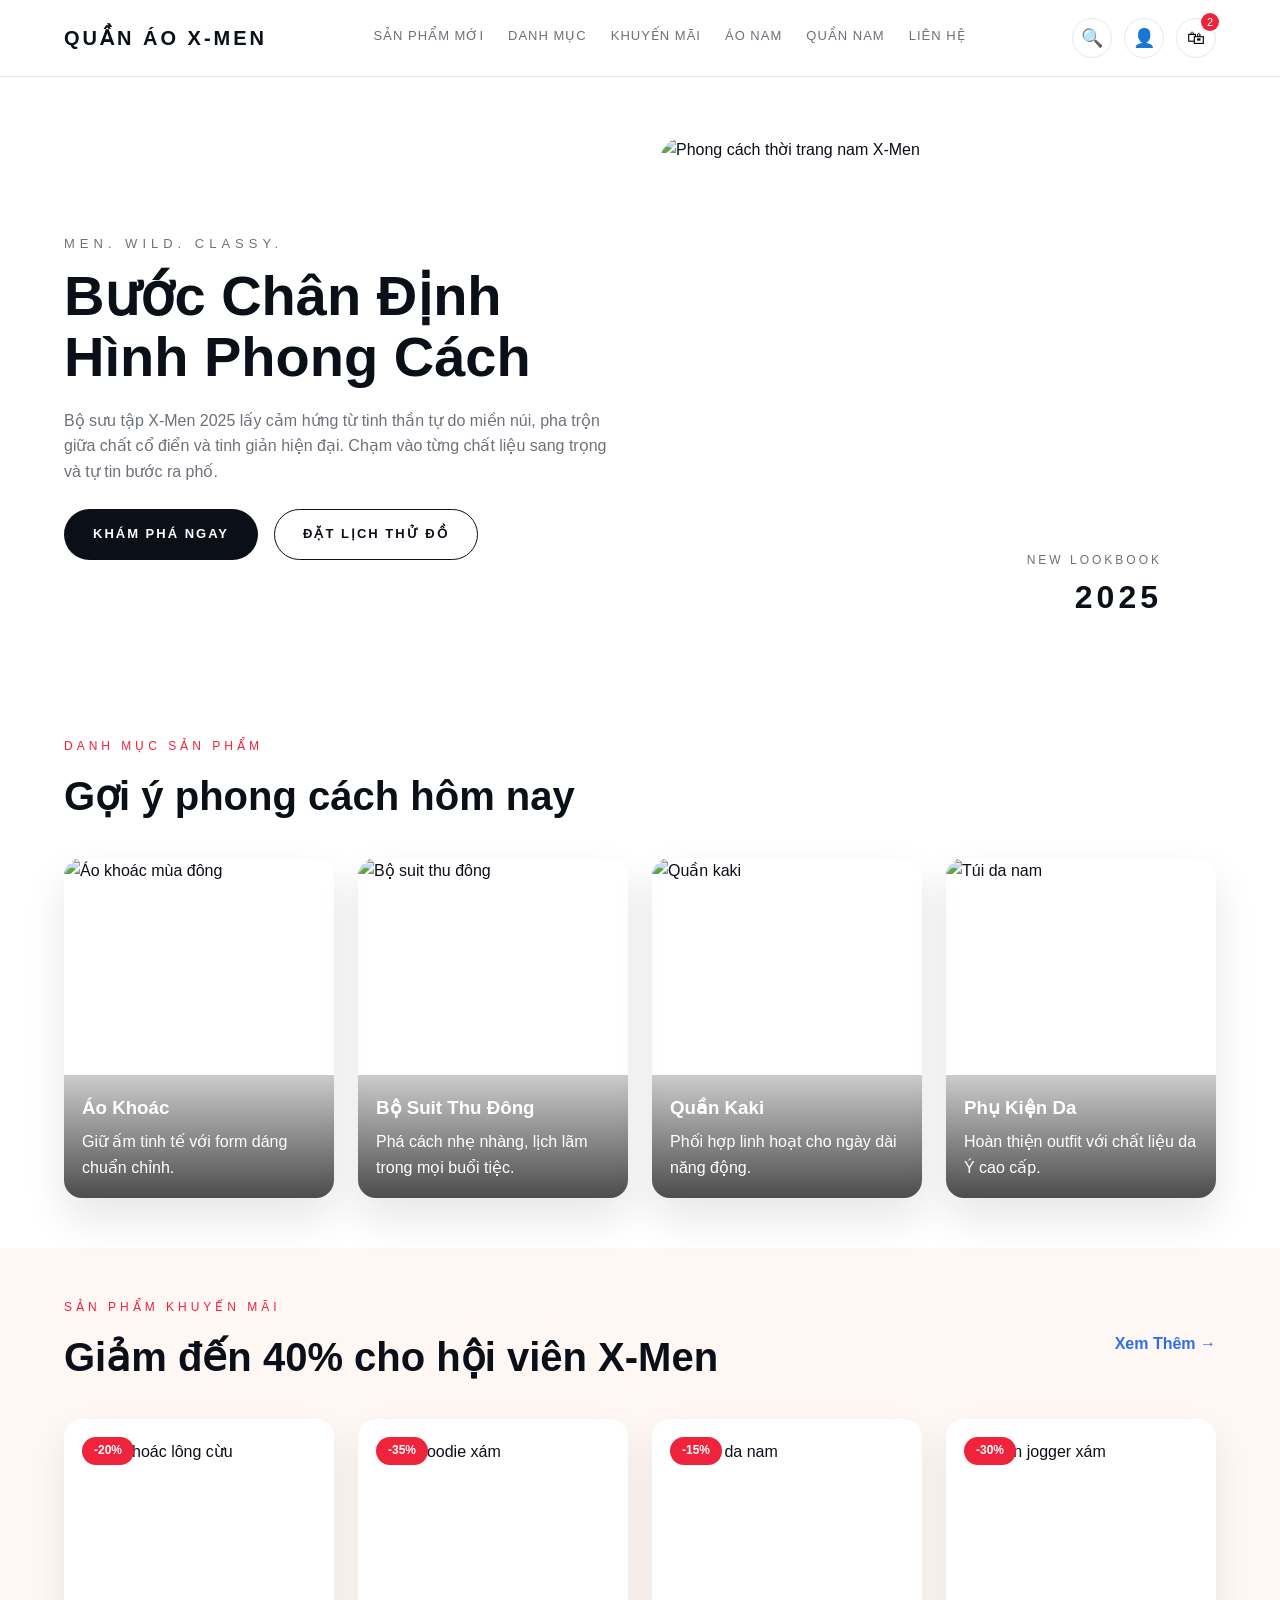
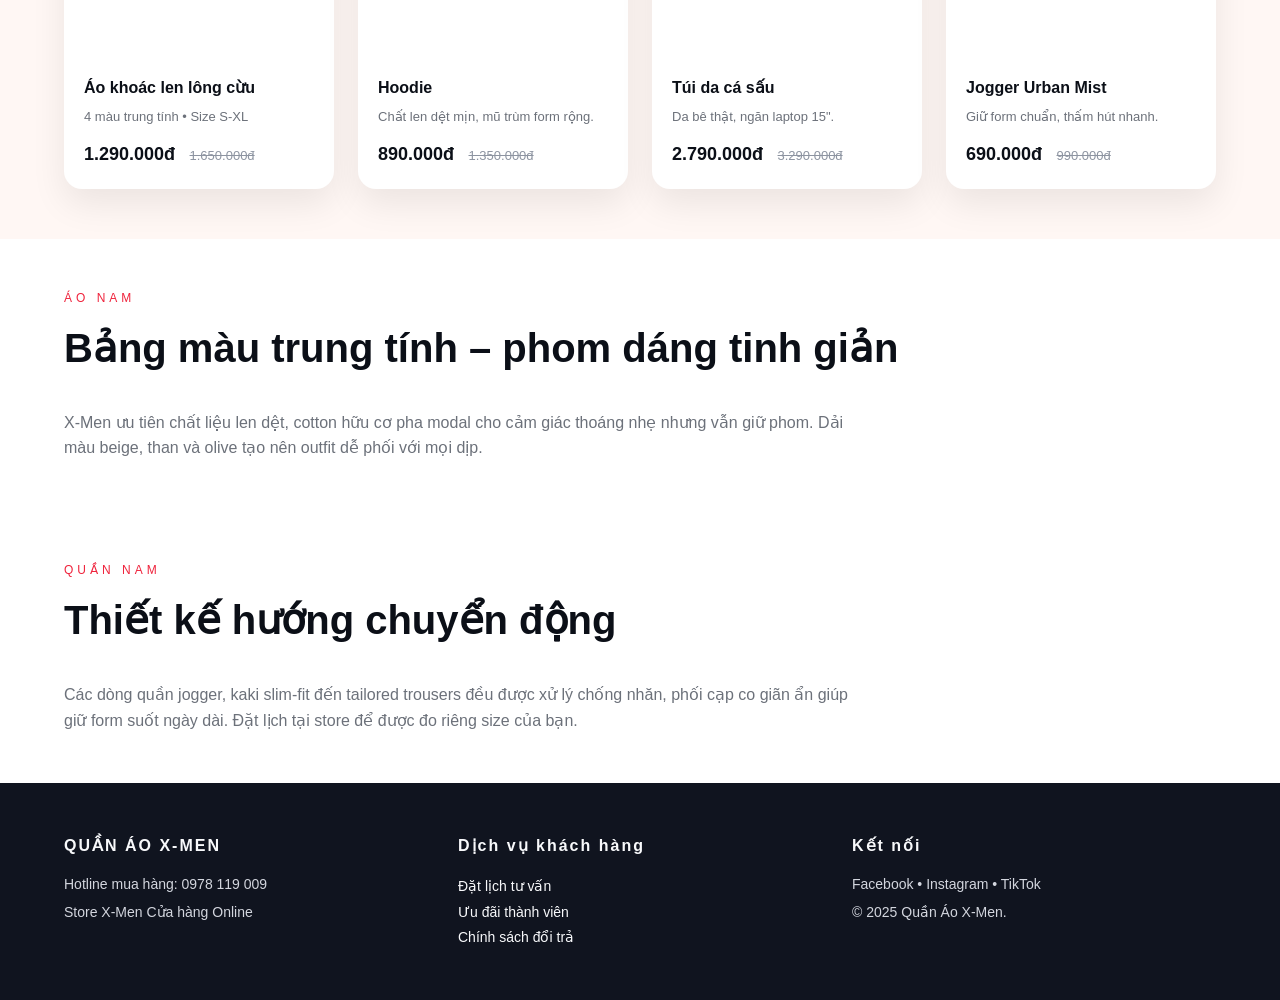
==== baitaplon.html @ 5b591a16 "abcd" ====
﻿<!DOCTYPE html>
<html lang="vi">
<head>
    <meta charset="UTF-8">
    <meta name="viewport" content="width=device-width, initial-scale=1.0">
    <title>Quần Áo X-Men</title>
    <link rel="stylesheet" href="abcd.css">
</head>
<body>
    <header class="thanh-dieu-huong">
        <div class="logo">QUẦN ÁO X-MEN</div>
        <nav class="menu-chinh">
            <a href="#hero">Sản phẩm mới</a>
            <a href="#danh-muc">Danh mục</a>
            <a href="#khuyen-mai">Khuyến mãi</a>
            <a href="#ao-nam">Áo nam</a>
            <a href="#quan-nam">Quần nam</a>
            <a href="#lien-he">Liên hệ</a>
        </nav>
        <div class="nut-tien-ich">
            <button aria-label="Tìm kiếm"><span>🔍</span></button>
            <button aria-label="Tài khoản"><span>👤</span></button>
            <button aria-label="Giỏ hàng" class="nut-gio-hang"><span>🛍</span><small>2</small></button>
        </div>
    </header>

    <section class="xmen-banner" id="hero">
        <div class="xmen-noi-dung">
            <p class="xmen-phu-de">Men. Wild. Classy.</p>
            <h1>Bước Chân Định Hình Phong Cách</h1>
            <p>Bộ sưu tập X-Men 2025 lấy cảm hứng từ tinh thần tự do miền núi, pha trộn giữa chất cổ điển và tinh giản hiện đại. Chạm vào từng chất liệu sang trọng và tự tin bước ra phố.</p>
            <div class="xmen-hanh-dong">
                <a href="#khuyen-mai" class="btn-chinh">Khám phá ngay</a>
                <a href="#lien-he" class="btn-phu">Đặt lịch thử đồ</a>
            </div>
        </div>
        <div class="hero-hinh">
            <img src="https://th.bing.com/th/id/R.e3d77756b8c4c70daf13dbdc42362ba6?rik=I8zu%2b5H2147OkQ&pid=ImgRaw&r=0" alt="Phong cách thời trang nam X-Men">
            <div class="hero-chi-so">
                <span>NEW LOOKBOOK</span>
                <strong>2025</strong>
            </div>
        </div>
    </section>

    <section class="khoi-noi-dung" id="danh-muc">
        <div class="tieu-de-hang">
            <div>
                <p class="nhan-nho">Danh mục sản phẩm</p>
                <h2>Gợi ý phong cách hôm nay</h2>
            </div>
        </div>
        <div class="danh-muc-luoi">
            <article class="the-danh-muc">
                <img src="https://images.unsplash.com/photo-1503341455253-b2e723bb3dbb?auto=format&fit=crop&w=800&q=80" alt="Áo khoác mùa đông">
                <div class="noi-dung">
                    <h3>Áo Khoác</h3>
                    <p>Giữ ấm tinh tế với form dáng chuẩn chỉnh.</p>
                </div>
            </article>
            <article class="the-danh-muc">
                <img src="https://images.unsplash.com/photo-1514996937319-344454492b37?auto=format&fit=crop&w=800&q=80" alt="Bộ suit thu đông">
                <div class="noi-dung">
                    <h3>Bộ Suit Thu Đông</h3>
                    <p>Phá cách nhẹ nhàng, lịch lãm trong mọi buổi tiệc.</p>
                </div>
            </article>
            <article class="the-danh-muc">
                <img src="https://images.unsplash.com/photo-1503342217505-b0a15ec3261c?auto=format&fit=crop&w=800&q=80" alt="Quần kaki">
                <div class="noi-dung">
                    <h3>Quần Kaki</h3>
                    <p>Phối hợp linh hoạt cho ngày dài năng động.</p>
                </div>
            </article>
            <article class="the-danh-muc">
                <img src="https://images.unsplash.com/photo-1490367532201-b9bc1dc483f6?auto=format&fit=crop&w=800&q=80" alt="Túi da nam">
                <div class="noi-dung">
                    <h3>Phụ Kiện Da</h3>
                    <p>Hoàn thiện outfit với chất liệu da Ý cao cấp.</p>
                </div>
            </article>
        </div>
    </section>

    <section class="khoi-noi-dung mau-nen" id="khuyen-mai">
        <div class="tieu-de-hang">
            <div>
                <p class="nhan-nho">Sản phẩm khuyến mãi</p>
                <h2>Giảm đến 40% cho hội viên X-Men</h2>
            </div>
            <a class="xem-tat-ca" href="https://www.facebook.com">Xem Thêm &rarr;</a>
        </div>
        <div class="luoi-khuyen-mai">
            <article class="the-khuyen-mai">
                <span class="tag-sale">-20%</span>
                <img src="https://evara.vn/uploads/tiny_uploads/AK402/O1CN01j9tFKs1f1mAHYLIkq_!!2481593947-0-cib.jpg" alt="Áo khoác lông cừu">
                <div class="thong-tin">
                    <h3>Áo khoác len lông cừu</h3>
                    <p>4 màu trung tính • Size S-XL</p>
                    <strong>1.290.000đ</strong>
                    <span class="gia-cu">1.650.000đ</span>
                </div>
            </article>
            <article class="the-khuyen-mai">
                <span class="tag-sale">-35%</span>
                <img src="https://tse4.mm.bing.net/th/id/OIP.AJsooEY9F8I1pr-wo3QR5QHaLH?rs=1&pid=ImgDetMain&o=7&rm=3" alt="Áo hoodie xám">
                <div class="thong-tin">
                    <h3>Hoodie</h3>
                    <p>Chất len dệt mịn, mũ trùm form rộng.</p>
                    <strong>890.000đ</strong>
                    <span class="gia-cu">1.350.000đ</span>
                </div>
            </article>
            <article class="the-khuyen-mai">
                <span class="tag-sale">-15%</span>
                <img src="https://mia.vn/media/uploads/tin-tuc/tui-da-4-1679995797.jpg" alt="Balo da nam">
                <div class="thong-tin">
                    <h3>Túi da cá sấu</h3>
                    <p>Da bê thật, ngăn laptop 15".</p>
                    <strong>2.790.000đ</strong>
                    <span class="gia-cu">3.290.000đ</span>
                </div>
            </article>
            <article class="the-khuyen-mai">
                <span class="tag-sale">-30%</span>
                <img src="https://images.unsplash.com/photo-1475180098004-ca77a66827be?auto=format&fit=crop&w=600&q=80" alt="Quần jogger xám">
                <div class="thong-tin">
                    <h3>Jogger Urban Mist</h3>
                    <p>Giữ form chuẩn, thấm hút nhanh.</p>
                    <strong>690.000đ</strong>
                    <span class="gia-cu">990.000đ</span>
                </div>
            </article>
        </div>
    </section>

    <section class="khoi-noi-dung thong-tin-phu" id="ao-nam">
        <div class="tieu-de-hang">
            <div>
                <p class="nhan-nho">Áo nam</p>
                <h2>Bảng màu trung tính – phom dáng tinh giản</h2>
            </div>
        </div>
        <p class="doan-mo-ta">X-Men ưu tiên chất liệu len dệt, cotton hữu cơ pha modal cho cảm giác thoáng nhẹ nhưng vẫn giữ phom. Dải màu beige, than và olive tạo nên outfit dễ phối với mọi dịp.</p>
    </section>

    <section class="khoi-noi-dung thong-tin-phu" id="quan-nam">
        <div class="tieu-de-hang">
            <div>
                <p class="nhan-nho">Quần nam</p>
                <h2>Thiết kế hướng chuyển động</h2>
            </div>
        </div>
        <p class="doan-mo-ta">Các dòng quần jogger, kaki slim-fit đến tailored trousers đều được xử lý chống nhăn, phối cạp co giãn ẩn giúp giữ form suốt ngày dài. Đặt lịch tại store để được đo riêng size của bạn.</p>
    </section>

    <footer class="chan-trang" id="lien-he">
        <div>
            <h4>QUẦN ÁO X-MEN</h4>
            <p>Hotline mua hàng: 0978 119 009</p>
            <p>Store X-Men Cửa hàng Online</p>
        </div>
        <div>
            <h4>Dịch vụ khách hàng</h4>
            <ul>
                <li><a href="https://www.facebook.com">Đặt lịch tư vấn</a></li>
                <li><a href="#khuyen-mai">Ưu đãi thành viên</a></li>
                <li><a href="#danh-muc">Chính sách đổi trả</a></li>
            </ul>
        </div>
        <div>
            <h4>Kết nối</h4>
            <p>Facebook • Instagram • TikTok</p>
            <p>&copy; 2025 Quần Áo X-Men.</p>
        </div>
    </footer>
</body>
</html>
---- abcd.css ----
:root {
    --mau-nen: #ffffff;
    --mau-chu: #0b0f17;
    --mau-phu: #6c717a;
    --mau-nhan: #ef233c;
    --mau-xam: #f5f5f7;
    --mau-duong-vien: #e5e7eb;
    --mau-xanh: #2f6fed;
    --font-chinh: 'Poppins', 'Montserrat', 'Segoe UI', sans-serif;
}

* {
    margin: 0;
    padding: 0;
    box-sizing: border-box;
}

body {
    font-family: var(--font-chinh);
    background: var(--mau-nen);
    color: var(--mau-chu);
    line-height: 1.6;
}

img {
    display: block;
    max-width: 100%;
    height: auto;
    object-fit: cover;
}

a {
    text-decoration: none;
    color: inherit;
}

/* ===== HEADER ===== */
.thanh-dieu-huong {
    position: sticky;
    top: 0;
    z-index: 100;
    display: flex;
    align-items: center;
    justify-content: space-between;
    padding: 18px 5vw;
    background: rgba(255, 255, 255, 0.95);
    backdrop-filter: blur(10px);
    border-bottom: 1px solid var(--mau-duong-vien);
}

.logo {
    font-weight: 700;
    letter-spacing: 3px;
    font-size: 20px;
}

.menu-chinh {
    display: flex;
    gap: 24px;
    font-size: 13px;
    text-transform: uppercase;
    letter-spacing: 1px;
}

.menu-chinh a {
    position: relative;
    padding-bottom: 4px;
    color: var(--mau-phu);
    transition: color 0.2s ease;
}

.menu-chinh a::after {
    content: '';
    position: absolute;
    left: 0;
    bottom: 0;
    width: 0;
    height: 2px;
    background: var(--mau-chu);
    transition: width 0.2s ease;
}

.menu-chinh a:hover {
    color: var(--mau-chu);
}

.menu-chinh a:hover::after {
    width: 100%;
}

.nut-tien-ich {
    display: flex;
    gap: 12px;
}

.nut-tien-ich button {
    width: 40px;
    height: 40px;
    border-radius: 50%;
    border: 1px solid var(--mau-duong-vien);
    background: var(--mau-nen);
    cursor: pointer;
    transition: all 0.2s ease;
    font-size: 18px;
    display: flex;
    align-items: center;
    justify-content: center;
}

.nut-tien-ich button:hover {
    border-color: var(--mau-chu);
    transform: translateY(-3px);
}

.nut-gio-hang {
    position: relative;
}

.nut-gio-hang small {
    position: absolute;
    top: -6px;
    right: -4px;
    background: var(--mau-nhan);
    color: #fff;
    width: 18px;
    height: 18px;
    border-radius: 50%;
    font-size: 11px;
    display: flex;
    align-items: center;
    justify-content: center;
}

/* ===== HERO ===== */
.xmen-banner {
    display: grid;
    grid-template-columns: repeat(auto-fit, minmax(320px, 1fr));
    gap: 40px;
    padding: 60px 5vw 30px;
    align-items: center;
}

.xmen-noi-dung h1 {
    font-size: clamp(36px, 5vw, 56px);
    line-height: 1.1;
    margin: 10px 0 20px;
}

.xmen-noi-dung p {
    color: var(--mau-phu);
}

.xmen-phu-de {
    letter-spacing: 5px;
    text-transform: uppercase;
    font-size: 13px;
    color: var(--mau-nhan);
}

.xmen-hanh-dong {
    margin-top: 25px;
    display: flex;
    flex-wrap: wrap;
    gap: 16px;
}

.btn-chinh,
.btn-phu {
    padding: 14px 28px;
    border-radius: 999px;
    font-weight: 600;
    text-transform: uppercase;
    font-size: 13px;
    letter-spacing: 2px;
    border: 1px solid transparent;
}

.btn-chinh {
    background: var(--mau-chu);
    color: #fff;
}

.btn-phu {
    border-color: var(--mau-chu);
    color: var(--mau-chu);
}

.btn-phu:hover {
    transform: translateY(-2px);
}

.hero-hinh {
    position: relative;
}

.hero-hinh img {
    border-radius: 24px;
    width: 100%;
    height: 520px;
}

.hero-chi-so {
    position: absolute;
    bottom: 20px;
    right: 30px;
    background: rgba(255, 255, 255, 0.85);
    padding: 14px 24px;
    border-radius: 18px;
    text-align: right;
}

.hero-chi-so span {
    font-size: 12px;
    letter-spacing: 3px;
    color: var(--mau-phu);
}

.hero-chi-so strong {
    display: block;
    font-size: 32px;
    letter-spacing: 4px;
}

/* ===== SECTION CHUNG ===== */
.khoi-noi-dung {
    padding: 50px 5vw;
}

.thong-tin-phu {
    background: var(--mau-nen);
}

.doan-mo-ta {
    max-width: 800px;
    font-size: 16px;
    color: var(--mau-phu);
}

.mau-nen {
    background: #fff7f4;
}

.tieu-de-hang {
    display: flex;
    justify-content: space-between;
    align-items: center;
    gap: 20px;
    margin-bottom: 30px;
}

.nhan-nho {
    color: var(--mau-nhan);
    text-transform: uppercase;
    font-size: 12px;
    letter-spacing: 4px;
    margin-bottom: 8px;
}

.tieu-de-hang h2 {
    font-size: clamp(28px, 4vw, 40px);
}

.xem-tat-ca {
    font-weight: 600;
    color: var(--mau-xanh);
}

/* ===== DANH MỤC ===== */
.danh-muc-luoi {
    display: grid;
    grid-template-columns: repeat(auto-fit, minmax(220px, 1fr));
    gap: 24px;
}

.the-danh-muc {
    border-radius: 18px;
    overflow: hidden;
    position: relative;
    min-height: 340px;
    box-shadow: 0 20px 40px rgba(15, 23, 42, 0.1);
}

.the-danh-muc img {
    width: 100%;
    height: 100%;
}

.the-danh-muc .noi-dung {
    position: absolute;
    bottom: 0;
    width: 100%;
    padding: 18px;
    background: linear-gradient(0deg, rgba(0,0,0,0.7), rgba(0,0,0,0.2));
    color: #fff;
}

.the-danh-muc h3 {
    margin-bottom: 6px;
}

/* ===== KHUYẾN MÃI ===== */
.luoi-khuyen-mai {
    display: grid;
    grid-template-columns: repeat(auto-fit, minmax(230px, 1fr));
    gap: 24px;
}

.the-khuyen-mai {
    background: #fff;
    border-radius: 18px;
    padding: 20px;
    box-shadow: 0 15px 35px rgba(0, 0, 0, 0.08);
    position: relative;
}

.the-khuyen-mai img {
    border-radius: 14px;
    height: 220px;
    margin-bottom: 16px;
}

.tag-sale {
    position: absolute;
    top: 18px;
    left: 18px;
    background: var(--mau-nhan);
    color: #fff;
    padding: 4px 12px;
    border-radius: 999px;
    font-size: 12px;
    font-weight: 600;
}

.the-khuyen-mai h3 {
    font-size: 16px;
    margin-bottom: 6px;
}

.the-khuyen-mai p {
    color: var(--mau-phu);
    font-size: 13px;
    margin-bottom: 12px;
}

.the-khuyen-mai strong {
    font-size: 18px;
    color: var(--mau-chu);
}

.gia-cu {
    font-size: 13px;
    color: #8d94a1;
    margin-left: 10px;
    text-decoration: line-through;
}

/* ===== FOOTER ===== */
.chan-trang {
    background: #10141f;
    color: #f8f9fb;
    display: grid;
    grid-template-columns: repeat(auto-fit, minmax(200px, 1fr));
    gap: 30px;
    padding: 50px 5vw;
}

.chan-trang h4 {
    margin-bottom: 14px;
    letter-spacing: 2px;
}

.chan-trang ul {
    list-style: none;
}

.chan-trang a {
    color: #f8f9fb;
    font-size: 14px;
}

.chan-trang p {
    font-size: 14px;
    color: #d3d6de;
    margin-bottom: 6px;
}
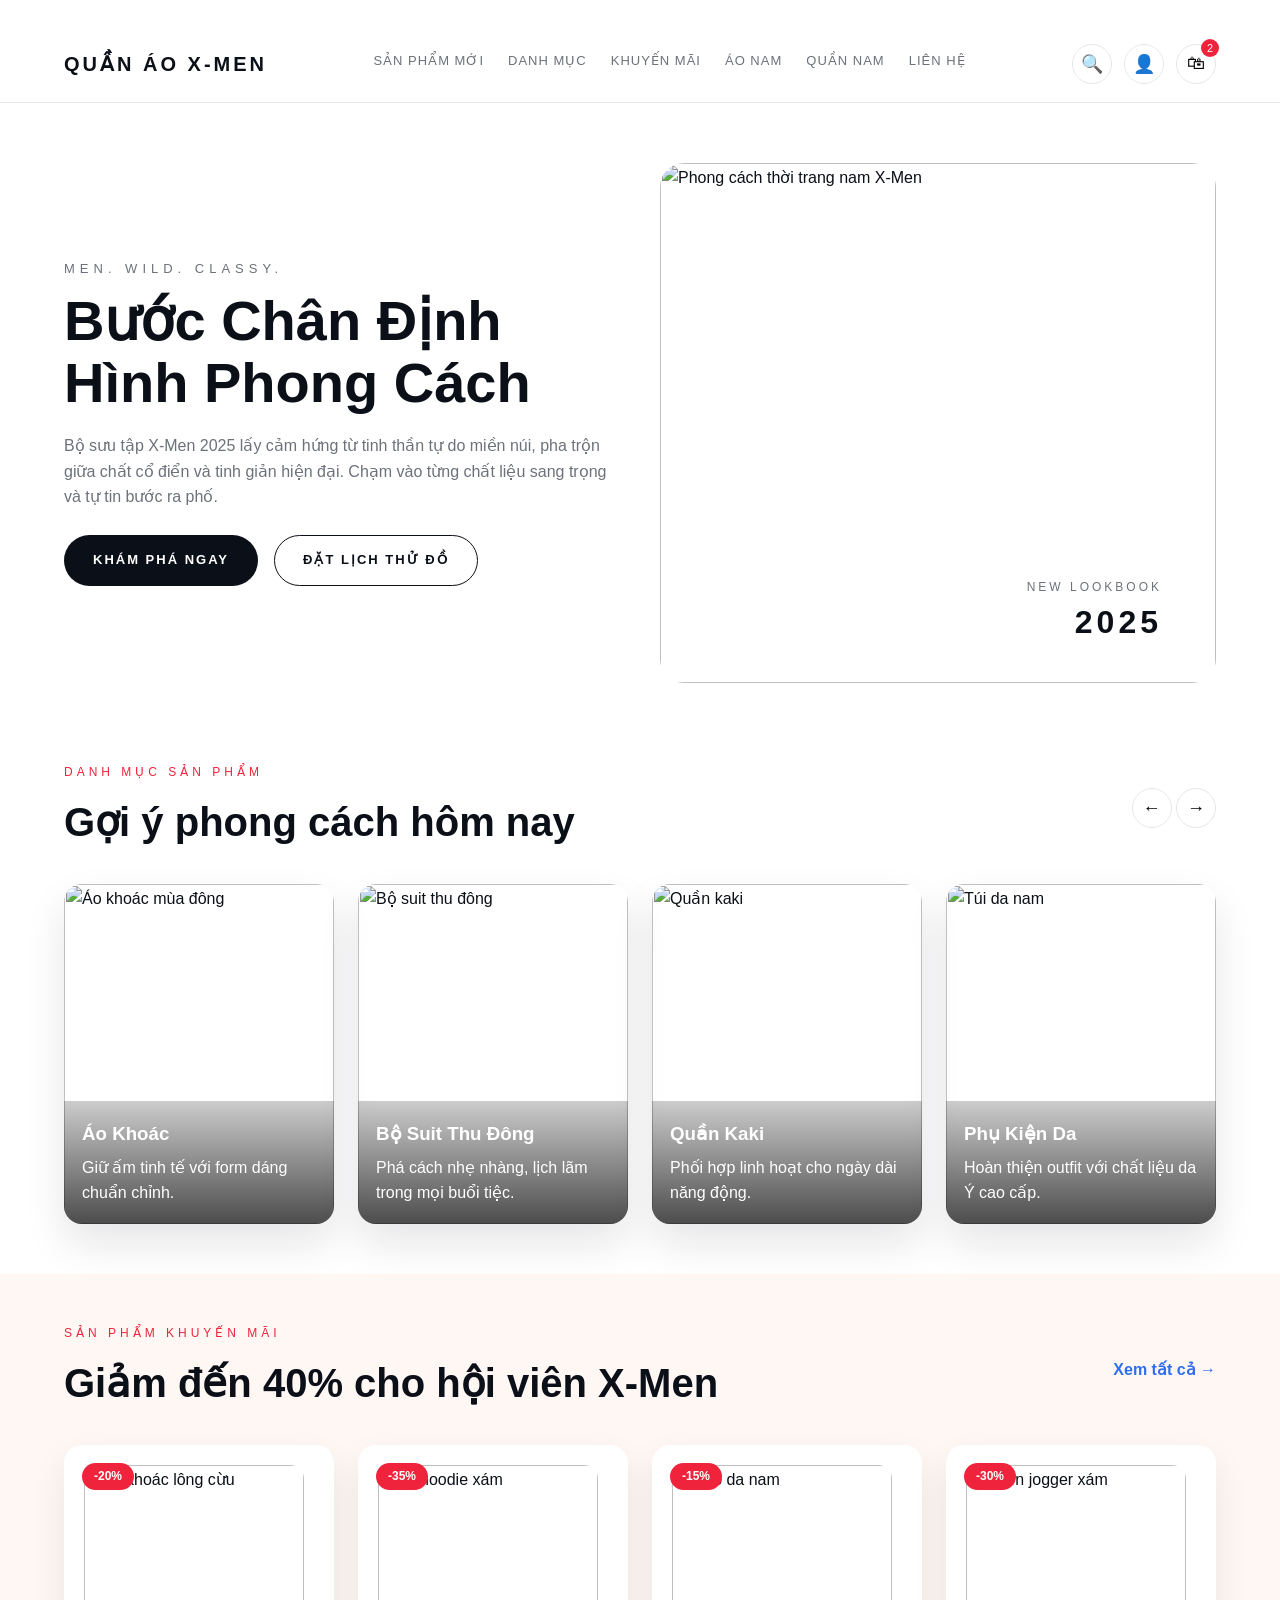
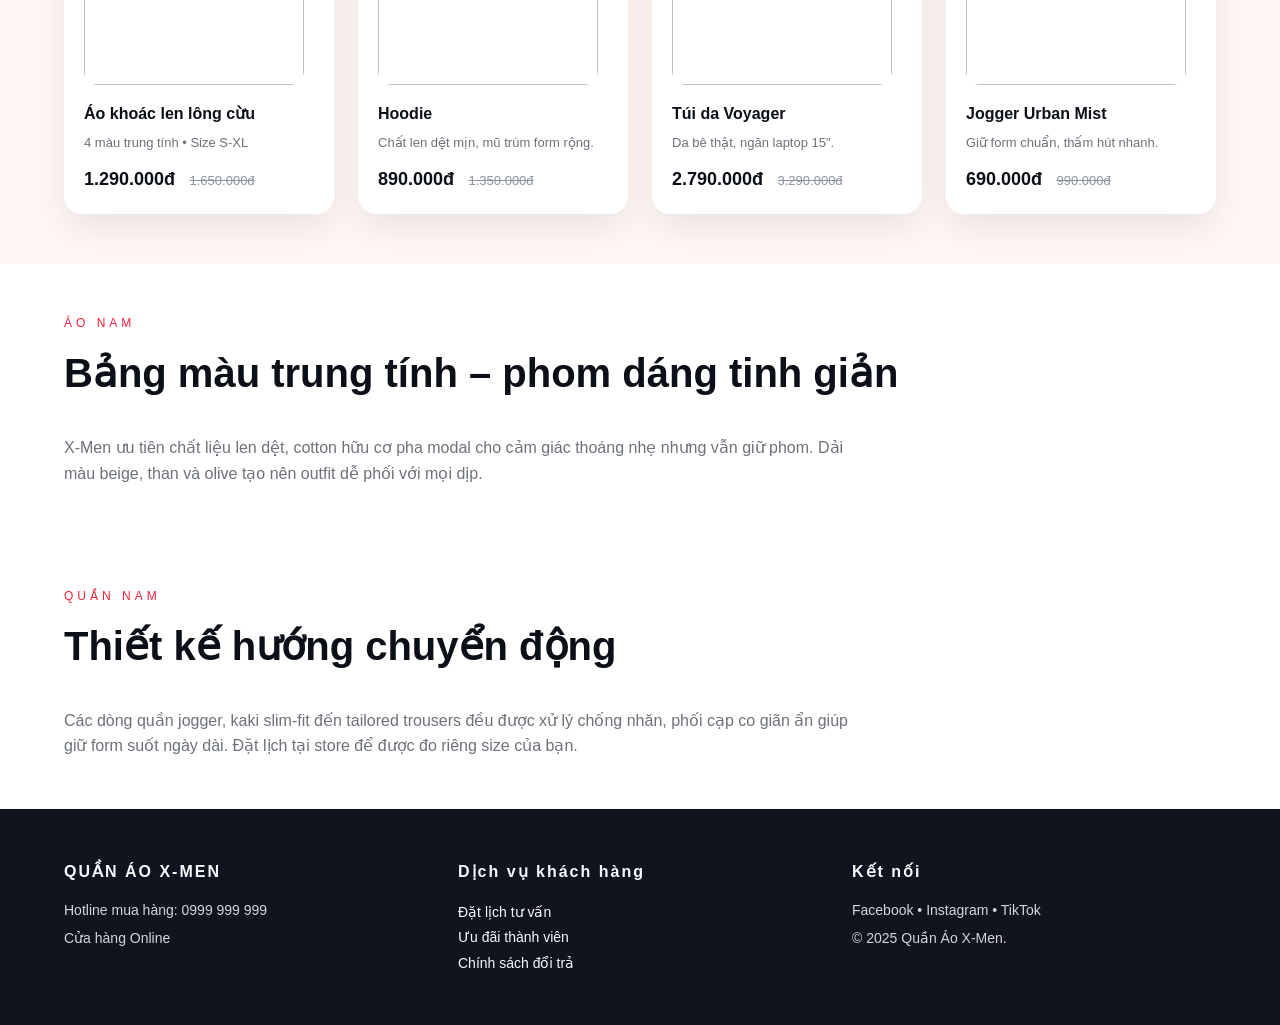
==== commit b0b95cad: "Update styling and content" ====
--- a/baitaplon.html
+++ b/baitaplon.html
@@ -1,4 +1,4 @@
-﻿<!DOCTYPE html>
+﻿﻿<!DOCTYPE html>
 <html lang="vi">
 <head>
     <meta charset="UTF-8">
@@ -28,15 +28,17 @@
         <div class="xmen-noi-dung">
             <p class="xmen-phu-de">Men. Wild. Classy.</p>
             <h1>Bước Chân Định Hình Phong Cách</h1>
-            <p>Bộ sưu tập X-Men 2025 lấy cảm hứng từ tinh thần tự do miền núi, pha trộn giữa chất cổ điển và tinh giản hiện đại. Chạm vào từng chất liệu sang trọng và tự tin bước ra phố.</p>
+            <p>Bộ sưu tập X-Men 2025 lấy cảm hứng từ tinh thần tự do miền núi, 
+                pha trộn giữa chất cổ điển và tinh giản hiện đại. Chạm vào từng 
+                chất liệu sang trọng và tự tin bước ra phố.</p>
             <div class="xmen-hanh-dong">
                 <a href="#khuyen-mai" class="btn-chinh">Khám phá ngay</a>
                 <a href="#lien-he" class="btn-phu">Đặt lịch thử đồ</a>
             </div>
         </div>
-        <div class="hero-hinh">
+        <div class="xmen-hinh">
             <img src="https://th.bing.com/th/id/R.e3d77756b8c4c70daf13dbdc42362ba6?rik=I8zu%2b5H2147OkQ&pid=ImgRaw&r=0" alt="Phong cách thời trang nam X-Men">
-            <div class="hero-chi-so">
+            <div class="xmen-chi-so">
                 <span>NEW LOOKBOOK</span>
                 <strong>2025</strong>
             </div>
@@ -48,6 +50,10 @@
             <div>
                 <p class="nhan-nho">Danh mục sản phẩm</p>
                 <h2>Gợi ý phong cách hôm nay</h2>
+            </div>
+            <div class="nut-chuyen">
+                <button aria-label="Danh mục trước">&larr;</button>
+                <button aria-label="Danh mục tiếp theo">&rarr;</button>
             </div>
         </div>
         <div class="danh-muc-luoi">
@@ -88,7 +94,7 @@
                 <p class="nhan-nho">Sản phẩm khuyến mãi</p>
                 <h2>Giảm đến 40% cho hội viên X-Men</h2>
             </div>
-            <a class="xem-tat-ca" href="https://www.facebook.com">Xem Thêm &rarr;</a>
+            <a class="xem-tat-ca" href="https://www.facebook.com/chung.the.5015983">Xem tất cả &rarr;</a>
         </div>
         <div class="luoi-khuyen-mai">
             <article class="the-khuyen-mai">
@@ -113,9 +119,9 @@
             </article>
             <article class="the-khuyen-mai">
                 <span class="tag-sale">-15%</span>
-                <img src="https://mia.vn/media/uploads/tin-tuc/tui-da-4-1679995797.jpg" alt="Balo da nam">
+                <img src="https://images.unsplash.com/photo-1475189778702-5ec9941484ae?auto=format&fit=crop&w=600&q=80" alt="Balo da nam">
                 <div class="thong-tin">
-                    <h3>Túi da cá sấu</h3>
+                    <h3>Túi da Voyager</h3>
                     <p>Da bê thật, ngăn laptop 15".</p>
                     <strong>2.790.000đ</strong>
                     <span class="gia-cu">3.290.000đ</span>
@@ -157,13 +163,13 @@
     <footer class="chan-trang" id="lien-he">
         <div>
             <h4>QUẦN ÁO X-MEN</h4>
-            <p>Hotline mua hàng: 0978 119 009</p>
-            <p>Store X-Men Cửa hàng Online</p>
+            <p>Hotline mua hàng: 0999 999 999</p>
+            <p>Cửa hàng Online</p>
         </div>
         <div>
             <h4>Dịch vụ khách hàng</h4>
             <ul>
-                <li><a href="https://www.facebook.com">Đặt lịch tư vấn</a></li>
+                <li><a href="https://www.facebook.com/chung.the.5015983">Đặt lịch tư vấn</a></li>
                 <li><a href="#khuyen-mai">Ưu đãi thành viên</a></li>
                 <li><a href="#danh-muc">Chính sách đổi trả</a></li>
             </ul>
@@ -175,4 +181,4 @@
         </div>
     </footer>
 </body>
-</html>
+</html>
--- a/abcd.css
+++ b/abcd.css
@@ -1,386 +1,431 @@
+/* ============================= */
+/*      BIẾN CSS - LƯU MÀU      */
+/* ============================= */
 :root {
-    --mau-nen: #ffffff;
-    --mau-chu: #0b0f17;
-    --mau-phu: #6c717a;
-    --mau-nhan: #ef233c;
-    --mau-xam: #f5f5f7;
-    --mau-duong-vien: #e5e7eb;
-    --mau-xanh: #2f6fed;
+    --mau-nen: #ffffff;                 /* Màu trắng - nền trang */
+    --mau-chu: #0b0f17;                 /* Màu đen xanh - chữ chính */
+    --mau-phu: #6c717a;                 /* Màu xám - chữ phụ, mô tả */
+    --mau-nhan: #ef233c;                /* Màu đỏ - điểm nhấn, sale */
+    --mau-xam: #f5f5f7;                 /* Xám nhạt - nền phụ */
+    --mau-duong-vien: #e5e7eb;          /* Xám rất nhạt - viền */
+    --mau-xanh: #2f6fed;                /* Xanh dương - link, CTA */
     --font-chinh: 'Poppins', 'Montserrat', 'Segoe UI', sans-serif;
 }
 
+/* ============================= */
+/*         RESET CƠ BẢN          */
+/* ============================= */
 * {
-    margin: 0;
-    padding: 0;
-    box-sizing: border-box;
+    margin: 0;                          /* Xóa margin mặc định */
+    padding: 0;                         /* Xóa padding mặc định */
+    box-sizing: border-box;             /* Tính width bao gồm padding và border */
 }
 
 body {
-    font-family: var(--font-chinh);
-    background: var(--mau-nen);
-    color: var(--mau-chu);
-    line-height: 1.6;
+    font-family: var(--font-chinh);     /* Dùng font đã khai báo */
+    background: var(--mau-nen);         /* Nền trắng */
+    color: var(--mau-chu);              /* Chữ màu đen */
+    line-height: 1.6;                   /* Khoảng cách dòng = 1.6 lần */
 }
 
 img {
-    display: block;
-    max-width: 100%;
-    height: auto;
-    object-fit: cover;
+    display: block;                     /* Loại bỏ khoảng trống dưới ảnh */
+    max-width: 100%;                    /* Ảnh không vượt quá khung chứa */
+    height: auto;                       /* Tự động tính chiều cao */
+    object-fit: cover;                  /* Ảnh không bị méo khi cắt */
 }
 
 a {
-    text-decoration: none;
-    color: inherit;
-}
-
-/* ===== HEADER ===== */
+    text-decoration: none;              /* Bỏ gạch chân link */
+    color: inherit;                     /* Kế thừa màu từ thẻ cha */
+}
+
+/* ============================= */
+/*        THANH ĐIỀU HƯỚNG       */
+/* ============================= */
 .thanh-dieu-huong {
-    position: sticky;
-    top: 0;
-    z-index: 100;
-    display: flex;
-    align-items: center;
-    justify-content: space-between;
-    padding: 18px 5vw;
-    background: rgba(255, 255, 255, 0.95);
-    backdrop-filter: blur(10px);
-    border-bottom: 1px solid var(--mau-duong-vien);
+    position: sticky;                   /* Dính vào vị trí khi cuộn */
+    top: 0;                             /* Dính ở đầu trang */
+    z-index: 100;                       /* Luôn hiển thị trên các phần khác */
+    display: flex;                      /* Dùng Flexbox */
+    align-items: center;                /* Căn giữa theo chiều dọc */
+    justify-content: space-between;     /* Khoảng cách đều 2 đầu */
+    padding: 18px 5vw;                  /* Đệm trên/dưới 18px, trái/phải 5% width */
+    background: rgba(255, 255, 255, 0.95); /* Trắng trong suốt 95% */
+    backdrop-filter: blur(10px);        /* Làm mờ nền phía sau */
+    border-bottom: 1px solid var(--mau-duong-vien); /* Viền dưới */
 }
 
 .logo {
-    font-weight: 700;
-    letter-spacing: 3px;
-    font-size: 20px;
-}
-
+    font-weight: 700;                   /* Chữ đậm */
+    letter-spacing: 3px;                /* Khoảng cách giữa các chữ */
+    font-size: 20px;                    /* Cỡ chữ 20px */
+}
+
+/* ============================= */
+/*          MENU CHÍNH           */
+/* ============================= */
 .menu-chinh {
-    display: flex;
-    gap: 24px;
-    font-size: 13px;
-    text-transform: uppercase;
-    letter-spacing: 1px;
+    display: flex;                      /* Xếp ngang các link */
+    gap: 24px;                          /* Khoảng cách giữa các item */
+    font-size: 13px;                    /* Cỡ chữ nhỏ */
+    text-transform: uppercase;          /* Chữ IN HOA */
+    letter-spacing: 1px;                /* Giãn chữ */
 }
 
 .menu-chinh a {
-    position: relative;
-    padding-bottom: 4px;
-    color: var(--mau-phu);
-    transition: color 0.2s ease;
+    position: relative;                 /* Để tạo hiệu ứng ::after */
+    padding-bottom: 4px;                /* Khoảng cách để vẽ gạch chân */
+    color: var(--mau-phu);              /* Màu xám */
+    transition: color 0.2s ease;        /* Hiệu ứng đổi màu mượt */
 }
 
 .menu-chinh a::after {
-    content: '';
-    position: absolute;
-    left: 0;
-    bottom: 0;
-    width: 0;
-    height: 2px;
-    background: var(--mau-chu);
-    transition: width 0.2s ease;
+    content: '';                        /* Tạo phần tử giả */
+    position: absolute;                 /* Định vị tuyệt đối */
+    left: 0;                            /* Bắt đầu từ trái */
+    bottom: 0;                          /* Dưới cùng */
+    width: 0;                           /* Ban đầu không hiển thị */
+    height: 2px;                        /* Độ dày gạch chân */
+    background: var(--mau-chu);         /* Màu đen */
+    transition: width 0.2s ease;        /* Hiệu ứng mở rộng */
 }
 
 .menu-chinh a:hover {
-    color: var(--mau-chu);
+    color: var(--mau-chu);              /* Đổi sang màu đen khi hover */
 }
 
 .menu-chinh a:hover::after {
-    width: 100%;
-}
-
+    width: 100%;                        /* Gạch chân kéo dài full */
+}
+
+/* ============================= */
+/*         NÚT TIỆN ÍCH          */
+/* ============================= */
 .nut-tien-ich {
-    display: flex;
-    gap: 12px;
+    display: flex;                      /* Xếp ngang các nút */
+    gap: 12px;                          /* Khoảng cách giữa nút */
 }
 
 .nut-tien-ich button {
-    width: 40px;
-    height: 40px;
-    border-radius: 50%;
-    border: 1px solid var(--mau-duong-vien);
-    background: var(--mau-nen);
-    cursor: pointer;
-    transition: all 0.2s ease;
-    font-size: 18px;
-    display: flex;
+    width: 40px;                        /* Chiều rộng nút */
+    height: 40px;                       /* Chiều cao nút */
+    border-radius: 50%;                 /* Làm tròn thành hình tròn */
+    border: 1px solid var(--mau-duong-vien); /* Viền xám nhạt */
+    background: var(--mau-nen);         /* Nền trắng */
+    cursor: pointer;                    /* Con trỏ dạng tay */
+    transition: all 0.2s ease;          /* Hiệu ứng mượt mà */
+    font-size: 18px;                    /* Cỡ icon */
+    display: flex;                      /* Dùng flex để căn giữa icon */
+    align-items: center;                /* Căn giữa dọc */
+    justify-content: center;            /* Căn giữa ngang */
+}
+
+.nut-tien-ich button:hover {
+    border-color: var(--mau-chu);       /* Viền đen khi hover */
+    transform: translateY(-3px);        /* Nâng lên 3px */
+}
+
+/* ============================= */
+/*        BADGE GIỎ HÀNG         */
+/* ============================= */
+.nut-gio-hang {
+    position: relative;                 /* Để đặt badge tuyệt đối */
+}
+
+.nut-gio-hang small {
+    position: absolute;                 /* Đặt lên trên nút */
+    top: -6px;                          /* Dịch lên trên */
+    right: -4px;                        /* Dịch sang phải */
+    background: var(--mau-nhan);        /* Nền đỏ */
+    color: #fff;                        /* Chữ trắng */
+    width: 18px;                        /* Đường kính badge */
+    height: 18px;
+    border-radius: 50%;                 /* Hình tròn */
+    font-size: 11px;                    /* Cỡ số */
+    display: flex;                      /* Căn giữa số */
     align-items: center;
     justify-content: center;
 }
 
-.nut-tien-ich button:hover {
-    border-color: var(--mau-chu);
-    transform: translateY(-3px);
-}
-
-.nut-gio-hang {
-    position: relative;
-}
-
-.nut-gio-hang small {
-    position: absolute;
-    top: -6px;
-    right: -4px;
-    background: var(--mau-nhan);
-    color: #fff;
-    width: 18px;
-    height: 18px;
-    border-radius: 50%;
-    font-size: 11px;
-    display: flex;
-    align-items: center;
-    justify-content: center;
-}
-
-/* ===== HERO ===== */
+/* ============================= */
+/*        PHẦN HERO/BANNER       */
+/* ============================= */
 .xmen-banner {
-    display: grid;
-    grid-template-columns: repeat(auto-fit, minmax(320px, 1fr));
-    gap: 40px;
-    padding: 60px 5vw 30px;
-    align-items: center;
+    display: grid;                      /* Dùng CSS Grid */
+    grid-template-columns: repeat(auto-fit, minmax(320px, 1fr)); /* Tự động chia cột */
+    gap: 40px;                          /* Khoảng cách giữa các cột */
+    padding: 60px 5vw 30px;             /* Padding trên/dưới, trái/phải */
+    align-items: center;                /* Căn giữa theo chiều dọc */
 }
 
 .xmen-noi-dung h1 {
-    font-size: clamp(36px, 5vw, 56px);
-    line-height: 1.1;
-    margin: 10px 0 20px;
+    font-size: clamp(36px, 5vw, 56px);  /* Font responsive: min 36px, max 56px */
+    line-height: 1.1;                   /* Khoảng cách dòng chặt */
+    margin: 10px 0 20px;                /* Margin trên/dưới */
 }
 
 .xmen-noi-dung p {
-    color: var(--mau-phu);
+    color: var(--mau-phu);              /* Màu xám cho mô tả */
 }
 
 .xmen-phu-de {
-    letter-spacing: 5px;
-    text-transform: uppercase;
-    font-size: 13px;
-    color: var(--mau-nhan);
+    letter-spacing: 5px;                /* Giãn chữ rộng */
+    text-transform: uppercase;          /* Chữ IN HOA */
+    font-size: 13px;                    /* Cỡ nhỏ */
+    color: var(--mau-nhan);             /* Màu đỏ */
 }
 
 .xmen-hanh-dong {
-    margin-top: 25px;
-    display: flex;
-    flex-wrap: wrap;
-    gap: 16px;
-}
-
+    margin-top: 25px;                   /* Khoảng cách phía trên */
+    display: flex;                      /* Xếp ngang các nút */
+    flex-wrap: wrap;                    /* Xuống dòng nếu hết chỗ */
+    gap: 16px;                          /* Khoảng cách giữa nút */
+}
+
+/* ============================= */
+/*         CÁC NÚT CHUNG         */
+/* ============================= */
 .btn-chinh,
 .btn-phu {
-    padding: 14px 28px;
-    border-radius: 999px;
-    font-weight: 600;
-    text-transform: uppercase;
-    font-size: 13px;
-    letter-spacing: 2px;
-    border: 1px solid transparent;
+    padding: 14px 28px;                 /* Đệm trong nút */
+    border-radius: 999px;               /* Bo tròn hoàn toàn */
+    font-weight: 600;                   /* Chữ hơi đậm */
+    text-transform: uppercase;          /* Chữ IN HOA */
+    font-size: 13px;                    /* Cỡ chữ */
+    letter-spacing: 2px;                /* Giãn chữ */
+    border: 1px solid transparent;      /* Viền trong suốt */
 }
 
 .btn-chinh {
-    background: var(--mau-chu);
-    color: #fff;
+    background: var(--mau-chu);         /* Nền đen */
+    color: #fff;                        /* Chữ trắng */
 }
 
 .btn-phu {
-    border-color: var(--mau-chu);
-    color: var(--mau-chu);
+    border-color: var(--mau-chu);       /* Viền đen */
+    color: var(--mau-chu);              /* Chữ đen */
 }
 
 .btn-phu:hover {
-    transform: translateY(-2px);
-}
-
-.hero-hinh {
-    position: relative;
-}
-
-.hero-hinh img {
-    border-radius: 24px;
-    width: 100%;
-    height: 520px;
-}
-
-.hero-chi-so {
-    position: absolute;
-    bottom: 20px;
-    right: 30px;
-    background: rgba(255, 255, 255, 0.85);
-    padding: 14px 24px;
-    border-radius: 18px;
-    text-align: right;
-}
-
-.hero-chi-so span {
-    font-size: 12px;
-    letter-spacing: 3px;
-    color: var(--mau-phu);
-}
-
-.hero-chi-so strong {
-    display: block;
-    font-size: 32px;
-    letter-spacing: 4px;
-}
-
-/* ===== SECTION CHUNG ===== */
+    transform: translateY(-2px);        /* Nâng lên khi hover */
+}
+
+/* ============================= */
+/*          HÌNH XMEN          */
+/* ============================= */
+.xmen-hinh {
+    position: relative;                 /* Để chứa các phần tử absolute */
+}
+
+.xmen-hinh img {
+    border-radius: 24px;                /* Bo góc mềm mại */
+    width: 100%;                        /* Full width khung chứa */
+    height: 520px;                      /* Chiều cao cố định */
+}
+
+/* ============================= */
+/*         Ô CHỈ SỐ             */
+/* ============================= */
+.xmen-chi-so {
+    position: absolute;                 /* Đặt lên trên ảnh */
+    bottom: 20px;                       /* Cách đáy 20px */
+    right: 30px;                        /* Cách phải 30px */
+    background: rgba(255, 255, 255, 0.85); /* Nền trắng mờ 85% */
+    padding: 14px 24px;                 /* Đệm trong */
+    border-radius: 18px;                /* Bo góc */
+    text-align: right;                  /* Căn phải */
+}
+
+.xmen-chi-so span {
+    font-size: 12px;                    /* Chữ nhỏ */
+    letter-spacing: 3px;                /* Giãn chữ */
+    color: var(--mau-phu);              /* Màu xám */
+}
+
+.xmen-chi-so strong {
+    display: block;                     /* Hiển thị dạng block */
+    font-size: 32px;                    /* Số lớn */
+    letter-spacing: 4px;                /* Giãn số */
+}
+
+/* ============================= */
+/*       SECTION CHUNG           */
+/* ============================= */
 .khoi-noi-dung {
-    padding: 50px 5vw;
+    padding: 50px 5vw;                  /* Padding đều các section */
 }
 
 .thong-tin-phu {
-    background: var(--mau-nen);
+    background: var(--mau-nen);         /* Nền trắng */
 }
 
 .doan-mo-ta {
-    max-width: 800px;
-    font-size: 16px;
-    color: var(--mau-phu);
+    max-width: 800px;                   /* Giới hạn độ rộng */
+    font-size: 16px;                    /* Cỡ chữ vừa */
+    color: var(--mau-phu);              /* Màu xám */
 }
 
 .mau-nen {
-    background: #fff7f4;
+    background: #fff7f4;                /* Nền hồng nhạt */
 }
 
 .tieu-de-hang {
-    display: flex;
-    justify-content: space-between;
-    align-items: center;
-    gap: 20px;
-    margin-bottom: 30px;
+    display: flex;                      /* Flexbox */
+    justify-content: space-between;     /* Đẩy 2 đầu */
+    align-items: center;                /* Căn giữa dọc */
+    gap: 20px;                          /* Khoảng cách */
+    margin-bottom: 30px;                /* Khoảng cách dưới */
 }
 
 .nhan-nho {
-    color: var(--mau-nhan);
-    text-transform: uppercase;
-    font-size: 12px;
-    letter-spacing: 4px;
-    margin-bottom: 8px;
+    color: var(--mau-nhan);             /* Màu đỏ */
+    text-transform: uppercase;          /* Chữ IN HOA */
+    font-size: 12px;                    /* Chữ nhỏ */
+    letter-spacing: 4px;                /* Giãn rộng */
+    margin-bottom: 8px;                 /* Khoảng cách dưới */
 }
 
 .tieu-de-hang h2 {
-    font-size: clamp(28px, 4vw, 40px);
+    font-size: clamp(28px, 4vw, 40px);  /* Font responsive */
+}
+
+.nut-chuyen button {
+    width: 40px;                        /* Nút vuông tròn */
+    height: 40px;
+    border-radius: 50%;                 /* Hình tròn */
+    border: 1px solid var(--mau-duong-vien); /* Viền nhạt */
+    background: var(--mau-nen);         /* Nền trắng */
+    cursor: pointer;                    /* Con trỏ tay */
+    font-size: 18px;                    /* Cỡ mũi tên */
 }
 
 .xem-tat-ca {
-    font-weight: 600;
-    color: var(--mau-xanh);
-}
-
-/* ===== DANH MỤC ===== */
+    font-weight: 600;                   /* Chữ đậm */
+    color: var(--mau-xanh);             /* Màu xanh */
+}
+
+/* ============================= */
+/*          DANH MỤC            */
+/* ============================= */
 .danh-muc-luoi {
-    display: grid;
-    grid-template-columns: repeat(auto-fit, minmax(220px, 1fr));
-    gap: 24px;
+    display: grid;                      /* CSS Grid */
+    grid-template-columns: repeat(auto-fit, minmax(220px, 1fr)); /* Tự chia cột */
+    gap: 24px;                          /* Khoảng cách giữa thẻ */
 }
 
 .the-danh-muc {
-    border-radius: 18px;
-    overflow: hidden;
-    position: relative;
-    min-height: 340px;
-    box-shadow: 0 20px 40px rgba(15, 23, 42, 0.1);
+    border-radius: 18px;                /* Bo góc */
+    overflow: hidden;                   /* Cắt phần thừa */
+    position: relative;                 /* Để đặt nội dung absolute */
+    min-height: 340px;                  /* Chiều cao tối thiểu */
+    box-shadow: 0 20px 40px rgba(15, 23, 42, 0.1); /* Bóng đổ mềm */
 }
 
 .the-danh-muc img {
-    width: 100%;
-    height: 100%;
+    width: 100%;                        /* Ảnh full width */
+    height: 100%;                       /* Ảnh full height */
 }
 
 .the-danh-muc .noi-dung {
-    position: absolute;
-    bottom: 0;
-    width: 100%;
-    padding: 18px;
-    background: linear-gradient(0deg, rgba(0,0,0,0.7), rgba(0,0,0,0.2));
-    color: #fff;
+    position: absolute;                 /* Đặt lên trên ảnh */
+    bottom: 0;                          /* Dưới cùng */
+    width: 100%;                        /* Full width */
+    padding: 18px;                      /* Đệm trong */
+    background: linear-gradient(0deg, rgba(0,0,0,0.7), rgba(0,0,0,0.2)); /* Gradient đen */
+    color: #fff;                        /* Chữ trắng */
 }
 
 .the-danh-muc h3 {
-    margin-bottom: 6px;
-}
-
-/* ===== KHUYẾN MÃI ===== */
+    margin-bottom: 6px;                 /* Khoảng cách dưới */
+}
+
+/* ============================= */
+/*          KHUYẾN MÃI          */
+/* ============================= */
 .luoi-khuyen-mai {
-    display: grid;
-    grid-template-columns: repeat(auto-fit, minmax(230px, 1fr));
-    gap: 24px;
+    display: grid;                      /* CSS Grid */
+    grid-template-columns: repeat(auto-fit, minmax(230px, 1fr)); /* Tự chia cột */
+    gap: 24px;                          /* Khoảng cách thẻ */
 }
 
 .the-khuyen-mai {
-    background: #fff;
-    border-radius: 18px;
-    padding: 20px;
-    box-shadow: 0 15px 35px rgba(0, 0, 0, 0.08);
-    position: relative;
+    background: #fff;                   /* Nền trắng */
+    border-radius: 18px;                /* Bo góc */
+    padding: 20px;                      /* Đệm trong */
+    box-shadow: 0 15px 35px rgba(0, 0, 0, 0.08); /* Bóng đổ nhẹ */
+    position: relative;                 /* Để đặt tag sale */
 }
 
 .the-khuyen-mai img {
-    border-radius: 14px;
-    height: 220px;
-    margin-bottom: 16px;
+    border-radius: 14px;                /* Bo góc ảnh */
+    height: 220px;                      /* Chiều cao cố định */
+    margin-bottom: 16px;                /* Khoảng cách dưới */
 }
 
 .tag-sale {
-    position: absolute;
-    top: 18px;
-    left: 18px;
-    background: var(--mau-nhan);
-    color: #fff;
-    padding: 4px 12px;
-    border-radius: 999px;
-    font-size: 12px;
-    font-weight: 600;
+    position: absolute;                 /* Đặt lên góc ảnh */
+    top: 18px;                          /* Cách trên */
+    left: 18px;                         /* Cách trái */
+    background: var(--mau-nhan);        /* Nền đỏ */
+    color: #fff;                        /* Chữ trắng */
+    padding: 4px 12px;                  /* Đệm trong */
+    border-radius: 999px;               /* Bo tròn hoàn toàn */
+    font-size: 12px;                    /* Chữ nhỏ */
+    font-weight: 600;                   /* Chữ đậm */
 }
 
 .the-khuyen-mai h3 {
-    font-size: 16px;
-    margin-bottom: 6px;
+    font-size: 16px;                    /* Cỡ tiêu đề */
+    margin-bottom: 6px;                 /* Khoảng cách dưới */
 }
 
 .the-khuyen-mai p {
-    color: var(--mau-phu);
-    font-size: 13px;
-    margin-bottom: 12px;
+    color: var(--mau-phu);              /* Màu xám */
+    font-size: 13px;                    /* Chữ nhỏ */
+    margin-bottom: 12px;                /* Khoảng cách dưới */
 }
 
 .the-khuyen-mai strong {
-    font-size: 18px;
-    color: var(--mau-chu);
+    font-size: 18px;                    /* Giá lớn */
+    color: var(--mau-chu);              /* Màu đen */
 }
 
 .gia-cu {
-    font-size: 13px;
-    color: #8d94a1;
-    margin-left: 10px;
-    text-decoration: line-through;
-}
-
-/* ===== FOOTER ===== */
+    font-size: 13px;                    /* Chữ nhỏ hơn */
+    color: #8d94a1;                     /* Màu xám nhạt */
+    margin-left: 10px;                  /* Khoảng cách trái */
+    text-decoration: line-through;      /* Gạch ngang */
+}
+
+/* ============================= */
+/*            FOOTER             */
+/* ============================= */
 .chan-trang {
-    background: #10141f;
-    color: #f8f9fb;
-    display: grid;
-    grid-template-columns: repeat(auto-fit, minmax(200px, 1fr));
-    gap: 30px;
-    padding: 50px 5vw;
+    background: #10141f;                /* Nền đen xanh đậm */
+    color: #f8f9fb;                     /* Chữ trắng nhạt */
+    display: grid;                      /* CSS Grid */
+    grid-template-columns: repeat(auto-fit, minmax(200px, 1fr)); /* Tự chia cột */
+    gap: 30px;                          /* Khoảng cách cột */
+    padding: 50px 5vw;                  /* Padding đều */
 }
 
 .chan-trang h4 {
-    margin-bottom: 14px;
-    letter-spacing: 2px;
+    margin-bottom: 14px;                /* Khoảng cách dưới */
+    letter-spacing: 2px;                /* Giãn chữ */
 }
 
 .chan-trang ul {
-    list-style: none;
+    list-style: none;                   /* Bỏ dấu chấm list */
 }
 
 .chan-trang a {
-    color: #f8f9fb;
-    font-size: 14px;
+    color: #f8f9fb;                     /* Màu trắng nhạt */
+    font-size: 14px;                    /* Cỡ chữ */
 }
 
 .chan-trang p {
-    font-size: 14px;
-    color: #d3d6de;
-    margin-bottom: 6px;
-}
-
+    font-size: 14px;                    /* Cỡ chữ */
+    color: #d3d6de;                     /* Màu xám sáng */
+    margin-bottom: 6px;                 /* Khoảng cách dưới */
+}
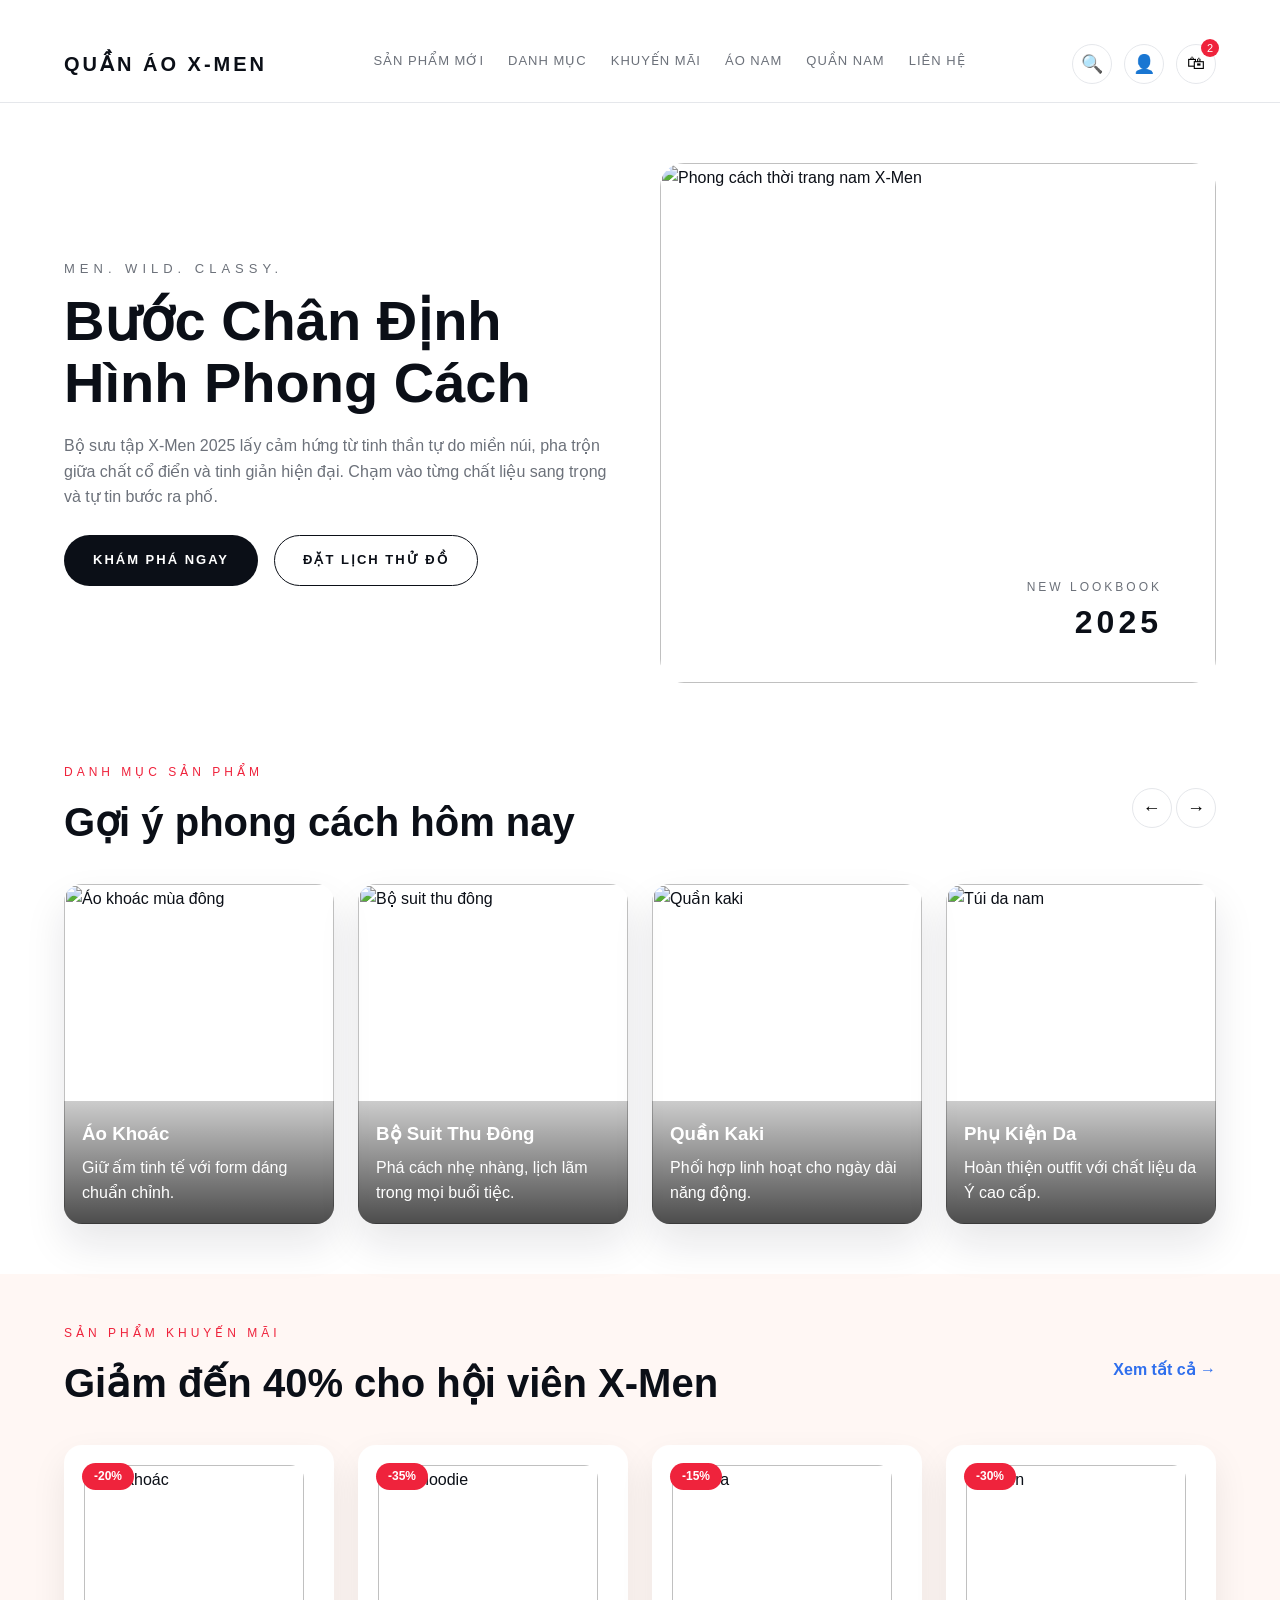
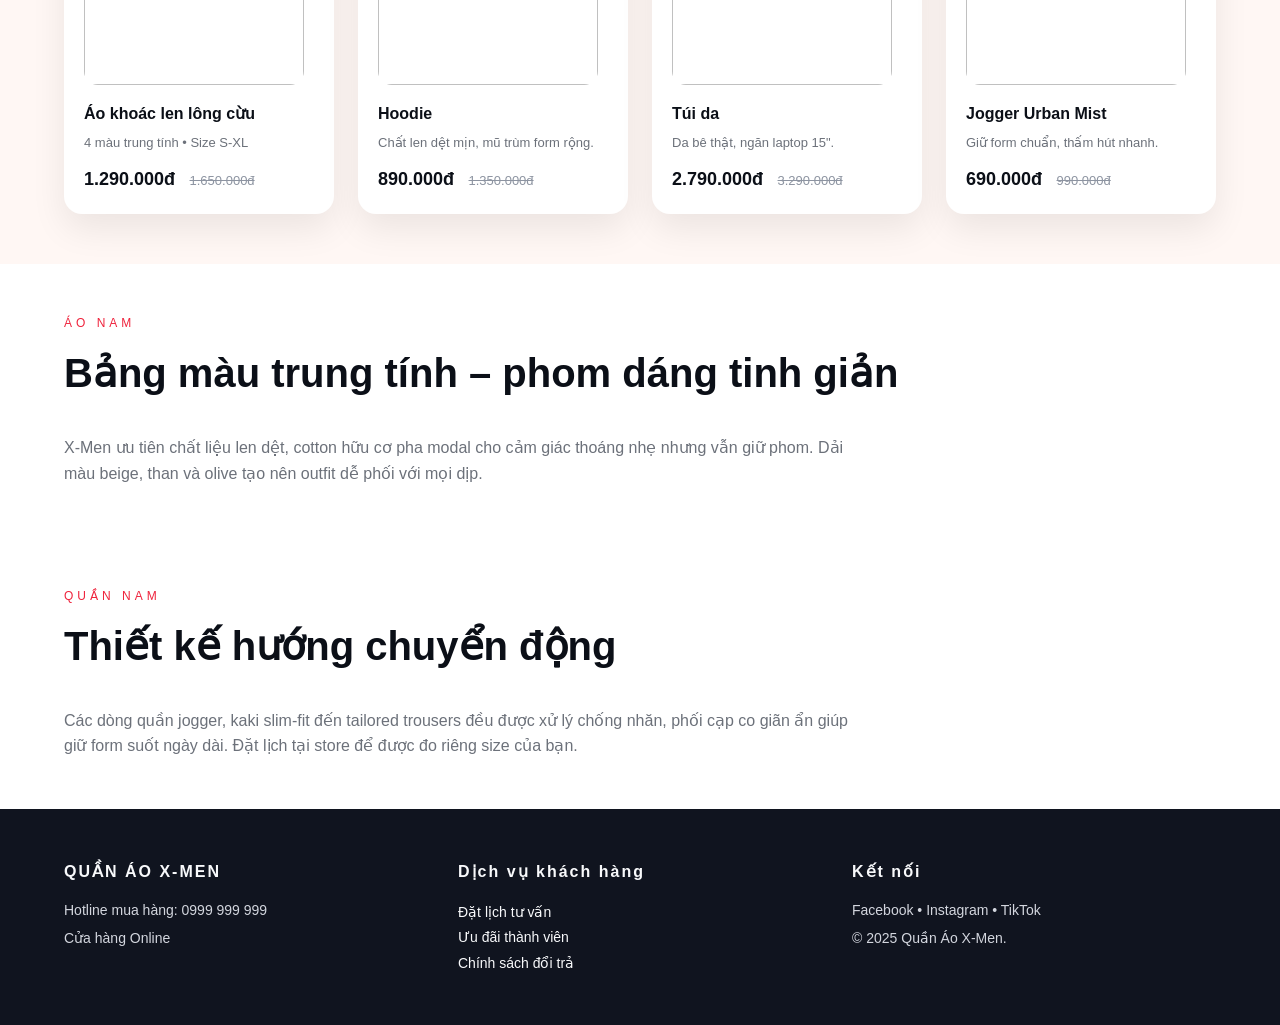
==== commit 42005c99: "Update HTML and CSS files" ====
--- a/baitaplon.html
+++ b/baitaplon.html
@@ -10,7 +10,7 @@
     <header class="thanh-dieu-huong">
         <div class="logo">QUẦN ÁO X-MEN</div>
         <nav class="menu-chinh">
-            <a href="#hero">Sản phẩm mới</a>
+            <a href="#hxmen">Sản phẩm mới</a>
             <a href="#danh-muc">Danh mục</a>
             <a href="#khuyen-mai">Khuyến mãi</a>
             <a href="#ao-nam">Áo nam</a>
@@ -24,7 +24,7 @@
         </div>
     </header>
 
-    <section class="xmen-banner" id="hero">
+    <section class="xmen-banner" id="xmen">
         <div class="xmen-noi-dung">
             <p class="xmen-phu-de">Men. Wild. Classy.</p>
             <h1>Bước Chân Định Hình Phong Cách</h1>
@@ -99,7 +99,7 @@
         <div class="luoi-khuyen-mai">
             <article class="the-khuyen-mai">
                 <span class="tag-sale">-20%</span>
-                <img src="https://evara.vn/uploads/tiny_uploads/AK402/O1CN01j9tFKs1f1mAHYLIkq_!!2481593947-0-cib.jpg" alt="Áo khoác lông cừu">
+                <img src="https://evara.vn/uploads/tiny_uploads/AK402/O1CN01j9tFKs1f1mAHYLIkq_!!2481593947-0-cib.jpg" alt="Áo khoác">
                 <div class="thong-tin">
                     <h3>Áo khoác len lông cừu</h3>
                     <p>4 màu trung tính • Size S-XL</p>
@@ -109,7 +109,7 @@
             </article>
             <article class="the-khuyen-mai">
                 <span class="tag-sale">-35%</span>
-                <img src="https://tse4.mm.bing.net/th/id/OIP.AJsooEY9F8I1pr-wo3QR5QHaLH?rs=1&pid=ImgDetMain&o=7&rm=3" alt="Áo hoodie xám">
+                <img src="https://tse4.mm.bing.net/th/id/OIP.AJsooEY9F8I1pr-wo3QR5QHaLH?rs=1&pid=ImgDetMain&o=7&rm=3" alt="Áo hoodie">
                 <div class="thong-tin">
                     <h3>Hoodie</h3>
                     <p>Chất len dệt mịn, mũ trùm form rộng.</p>
@@ -119,9 +119,9 @@
             </article>
             <article class="the-khuyen-mai">
                 <span class="tag-sale">-15%</span>
-                <img src="https://images.unsplash.com/photo-1475189778702-5ec9941484ae?auto=format&fit=crop&w=600&q=80" alt="Balo da nam">
+                <img src="https://tse4.mm.bing.net/th/id/OIP.gvO4tUi3x7WrCkBKch49jgHaHa?rs=1&pid=ImgDetMain&o=7&rm=3" alt="tui da">
                 <div class="thong-tin">
-                    <h3>Túi da Voyager</h3>
+                    <h3>Túi da</h3>
                     <p>Da bê thật, ngăn laptop 15".</p>
                     <strong>2.790.000đ</strong>
                     <span class="gia-cu">3.290.000đ</span>
@@ -129,7 +129,7 @@
             </article>
             <article class="the-khuyen-mai">
                 <span class="tag-sale">-30%</span>
-                <img src="https://images.unsplash.com/photo-1475180098004-ca77a66827be?auto=format&fit=crop&w=600&q=80" alt="Quần jogger xám">
+                <img src="https://product.hstatic.net/1000270127/product/img_3842_07dfbb8066654cfaaa5c76b1aa5da921_master.jpg" alt="Quần">
                 <div class="thong-tin">
                     <h3>Jogger Urban Mist</h3>
                     <p>Giữ form chuẩn, thấm hút nhanh.</p>
--- a/abcd.css
+++ b/abcd.css
@@ -1,431 +1,399 @@
-/* ============================= */
-/*      BIẾN CSS - LƯU MÀU      */
-/* ============================= */
-:root {
-    --mau-nen: #ffffff;                 /* Màu trắng - nền trang */
-    --mau-chu: #0b0f17;                 /* Màu đen xanh - chữ chính */
-    --mau-phu: #6c717a;                 /* Màu xám - chữ phụ, mô tả */
-    --mau-nhan: #ef233c;                /* Màu đỏ - điểm nhấn, sale */
-    --mau-xam: #f5f5f7;                 /* Xám nhạt - nền phụ */
-    --mau-duong-vien: #e5e7eb;          /* Xám rất nhạt - viền */
-    --mau-xanh: #2f6fed;                /* Xanh dương - link, CTA */
-    --font-chinh: 'Poppins', 'Montserrat', 'Segoe UI', sans-serif;
-}
-
-/* ============================= */
-/*         RESET CƠ BẢN          */
-/* ============================= */
-* {
-    margin: 0;                          /* Xóa margin mặc định */
-    padding: 0;                         /* Xóa padding mặc định */
-    box-sizing: border-box;             /* Tính width bao gồm padding và border */
-}
-
-body {
-    font-family: var(--font-chinh);     /* Dùng font đã khai báo */
-    background: var(--mau-nen);         /* Nền trắng */
-    color: var(--mau-chu);              /* Chữ màu đen */
-    line-height: 1.6;                   /* Khoảng cách dòng = 1.6 lần */
-}
-
-img {
-    display: block;                     /* Loại bỏ khoảng trống dưới ảnh */
-    max-width: 100%;                    /* Ảnh không vượt quá khung chứa */
-    height: auto;                       /* Tự động tính chiều cao */
-    object-fit: cover;                  /* Ảnh không bị méo khi cắt */
-}
-
-a {
-    text-decoration: none;              /* Bỏ gạch chân link */
-    color: inherit;                     /* Kế thừa màu từ thẻ cha */
-}
-
-/* ============================= */
-/*        THANH ĐIỀU HƯỚNG       */
-/* ============================= */
-.thanh-dieu-huong {
-    position: sticky;                   /* Dính vào vị trí khi cuộn */
-    top: 0;                             /* Dính ở đầu trang */
-    z-index: 100;                       /* Luôn hiển thị trên các phần khác */
-    display: flex;                      /* Dùng Flexbox */
-    align-items: center;                /* Căn giữa theo chiều dọc */
-    justify-content: space-between;     /* Khoảng cách đều 2 đầu */
-    padding: 18px 5vw;                  /* Đệm trên/dưới 18px, trái/phải 5% width */
-    background: rgba(255, 255, 255, 0.95); /* Trắng trong suốt 95% */
-    backdrop-filter: blur(10px);        /* Làm mờ nền phía sau */
-    border-bottom: 1px solid var(--mau-duong-vien); /* Viền dưới */
-}
-
-.logo {
-    font-weight: 700;                   /* Chữ đậm */
-    letter-spacing: 3px;                /* Khoảng cách giữa các chữ */
-    font-size: 20px;                    /* Cỡ chữ 20px */
-}
-
-/* ============================= */
-/*          MENU CHÍNH           */
-/* ============================= */
-.menu-chinh {
-    display: flex;                      /* Xếp ngang các link */
-    gap: 24px;                          /* Khoảng cách giữa các item */
-    font-size: 13px;                    /* Cỡ chữ nhỏ */
-    text-transform: uppercase;          /* Chữ IN HOA */
-    letter-spacing: 1px;                /* Giãn chữ */
-}
-
-.menu-chinh a {
-    position: relative;                 /* Để tạo hiệu ứng ::after */
-    padding-bottom: 4px;                /* Khoảng cách để vẽ gạch chân */
-    color: var(--mau-phu);              /* Màu xám */
-    transition: color 0.2s ease;        /* Hiệu ứng đổi màu mượt */
-}
-
-.menu-chinh a::after {
-    content: '';                        /* Tạo phần tử giả */
-    position: absolute;                 /* Định vị tuyệt đối */
-    left: 0;                            /* Bắt đầu từ trái */
-    bottom: 0;                          /* Dưới cùng */
-    width: 0;                           /* Ban đầu không hiển thị */
-    height: 2px;                        /* Độ dày gạch chân */
-    background: var(--mau-chu);         /* Màu đen */
-    transition: width 0.2s ease;        /* Hiệu ứng mở rộng */
-}
-
-.menu-chinh a:hover {
-    color: var(--mau-chu);              /* Đổi sang màu đen khi hover */
-}
-
-.menu-chinh a:hover::after {
-    width: 100%;                        /* Gạch chân kéo dài full */
-}
-
-/* ============================= */
-/*         NÚT TIỆN ÍCH          */
-/* ============================= */
-.nut-tien-ich {
-    display: flex;                      /* Xếp ngang các nút */
-    gap: 12px;                          /* Khoảng cách giữa nút */
-}
-
-.nut-tien-ich button {
-    width: 40px;                        /* Chiều rộng nút */
-    height: 40px;                       /* Chiều cao nút */
-    border-radius: 50%;                 /* Làm tròn thành hình tròn */
-    border: 1px solid var(--mau-duong-vien); /* Viền xám nhạt */
-    background: var(--mau-nen);         /* Nền trắng */
-    cursor: pointer;                    /* Con trỏ dạng tay */
-    transition: all 0.2s ease;          /* Hiệu ứng mượt mà */
-    font-size: 18px;                    /* Cỡ icon */
-    display: flex;                      /* Dùng flex để căn giữa icon */
-    align-items: center;                /* Căn giữa dọc */
-    justify-content: center;            /* Căn giữa ngang */
-}
-
-.nut-tien-ich button:hover {
-    border-color: var(--mau-chu);       /* Viền đen khi hover */
-    transform: translateY(-3px);        /* Nâng lên 3px */
-}
-
-/* ============================= */
-/*        BADGE GIỎ HÀNG         */
-/* ============================= */
-.nut-gio-hang {
-    position: relative;                 /* Để đặt badge tuyệt đối */
-}
-
-.nut-gio-hang small {
-    position: absolute;                 /* Đặt lên trên nút */
-    top: -6px;                          /* Dịch lên trên */
-    right: -4px;                        /* Dịch sang phải */
-    background: var(--mau-nhan);        /* Nền đỏ */
-    color: #fff;                        /* Chữ trắng */
-    width: 18px;                        /* Đường kính badge */
-    height: 18px;
-    border-radius: 50%;                 /* Hình tròn */
-    font-size: 11px;                    /* Cỡ số */
-    display: flex;                      /* Căn giữa số */
-    align-items: center;
-    justify-content: center;
-}
-
-/* ============================= */
-/*        PHẦN HERO/BANNER       */
-/* ============================= */
-.xmen-banner {
-    display: grid;                      /* Dùng CSS Grid */
-    grid-template-columns: repeat(auto-fit, minmax(320px, 1fr)); /* Tự động chia cột */
-    gap: 40px;                          /* Khoảng cách giữa các cột */
-    padding: 60px 5vw 30px;             /* Padding trên/dưới, trái/phải */
-    align-items: center;                /* Căn giữa theo chiều dọc */
-}
-
-.xmen-noi-dung h1 {
-    font-size: clamp(36px, 5vw, 56px);  /* Font responsive: min 36px, max 56px */
-    line-height: 1.1;                   /* Khoảng cách dòng chặt */
-    margin: 10px 0 20px;                /* Margin trên/dưới */
-}
-
-.xmen-noi-dung p {
-    color: var(--mau-phu);              /* Màu xám cho mô tả */
-}
-
-.xmen-phu-de {
-    letter-spacing: 5px;                /* Giãn chữ rộng */
-    text-transform: uppercase;          /* Chữ IN HOA */
-    font-size: 13px;                    /* Cỡ nhỏ */
-    color: var(--mau-nhan);             /* Màu đỏ */
-}
-
-.xmen-hanh-dong {
-    margin-top: 25px;                   /* Khoảng cách phía trên */
-    display: flex;                      /* Xếp ngang các nút */
-    flex-wrap: wrap;                    /* Xuống dòng nếu hết chỗ */
-    gap: 16px;                          /* Khoảng cách giữa nút */
-}
-
-/* ============================= */
-/*         CÁC NÚT CHUNG         */
-/* ============================= */
-.btn-chinh,
-.btn-phu {
-    padding: 14px 28px;                 /* Đệm trong nút */
-    border-radius: 999px;               /* Bo tròn hoàn toàn */
-    font-weight: 600;                   /* Chữ hơi đậm */
-    text-transform: uppercase;          /* Chữ IN HOA */
-    font-size: 13px;                    /* Cỡ chữ */
-    letter-spacing: 2px;                /* Giãn chữ */
-    border: 1px solid transparent;      /* Viền trong suốt */
-}
-
-.btn-chinh {
-    background: var(--mau-chu);         /* Nền đen */
-    color: #fff;                        /* Chữ trắng */
-}
-
-.btn-phu {
-    border-color: var(--mau-chu);       /* Viền đen */
-    color: var(--mau-chu);              /* Chữ đen */
-}
-
-.btn-phu:hover {
-    transform: translateY(-2px);        /* Nâng lên khi hover */
-}
-
-/* ============================= */
-/*          HÌNH XMEN          */
-/* ============================= */
-.xmen-hinh {
-    position: relative;                 /* Để chứa các phần tử absolute */
-}
-
-.xmen-hinh img {
-    border-radius: 24px;                /* Bo góc mềm mại */
-    width: 100%;                        /* Full width khung chứa */
-    height: 520px;                      /* Chiều cao cố định */
-}
-
-/* ============================= */
-/*         Ô CHỈ SỐ             */
-/* ============================= */
-.xmen-chi-so {
-    position: absolute;                 /* Đặt lên trên ảnh */
-    bottom: 20px;                       /* Cách đáy 20px */
-    right: 30px;                        /* Cách phải 30px */
-    background: rgba(255, 255, 255, 0.85); /* Nền trắng mờ 85% */
-    padding: 14px 24px;                 /* Đệm trong */
-    border-radius: 18px;                /* Bo góc */
-    text-align: right;                  /* Căn phải */
-}
-
-.xmen-chi-so span {
-    font-size: 12px;                    /* Chữ nhỏ */
-    letter-spacing: 3px;                /* Giãn chữ */
-    color: var(--mau-phu);              /* Màu xám */
-}
-
-.xmen-chi-so strong {
-    display: block;                     /* Hiển thị dạng block */
-    font-size: 32px;                    /* Số lớn */
-    letter-spacing: 4px;                /* Giãn số */
-}
-
-/* ============================= */
-/*       SECTION CHUNG           */
-/* ============================= */
-.khoi-noi-dung {
-    padding: 50px 5vw;                  /* Padding đều các section */
-}
-
-.thong-tin-phu {
-    background: var(--mau-nen);         /* Nền trắng */
-}
-
-.doan-mo-ta {
-    max-width: 800px;                   /* Giới hạn độ rộng */
-    font-size: 16px;                    /* Cỡ chữ vừa */
-    color: var(--mau-phu);              /* Màu xám */
-}
-
-.mau-nen {
-    background: #fff7f4;                /* Nền hồng nhạt */
-}
-
-.tieu-de-hang {
-    display: flex;                      /* Flexbox */
-    justify-content: space-between;     /* Đẩy 2 đầu */
-    align-items: center;                /* Căn giữa dọc */
-    gap: 20px;                          /* Khoảng cách */
-    margin-bottom: 30px;                /* Khoảng cách dưới */
-}
-
-.nhan-nho {
-    color: var(--mau-nhan);             /* Màu đỏ */
-    text-transform: uppercase;          /* Chữ IN HOA */
-    font-size: 12px;                    /* Chữ nhỏ */
-    letter-spacing: 4px;                /* Giãn rộng */
-    margin-bottom: 8px;                 /* Khoảng cách dưới */
-}
-
-.tieu-de-hang h2 {
-    font-size: clamp(28px, 4vw, 40px);  /* Font responsive */
-}
-
-.nut-chuyen button {
-    width: 40px;                        /* Nút vuông tròn */
-    height: 40px;
-    border-radius: 50%;                 /* Hình tròn */
-    border: 1px solid var(--mau-duong-vien); /* Viền nhạt */
-    background: var(--mau-nen);         /* Nền trắng */
-    cursor: pointer;                    /* Con trỏ tay */
-    font-size: 18px;                    /* Cỡ mũi tên */
-}
-
-.xem-tat-ca {
-    font-weight: 600;                   /* Chữ đậm */
-    color: var(--mau-xanh);             /* Màu xanh */
-}
-
-/* ============================= */
-/*          DANH MỤC            */
-/* ============================= */
-.danh-muc-luoi {
-    display: grid;                      /* CSS Grid */
-    grid-template-columns: repeat(auto-fit, minmax(220px, 1fr)); /* Tự chia cột */
-    gap: 24px;                          /* Khoảng cách giữa thẻ */
-}
-
-.the-danh-muc {
-    border-radius: 18px;                /* Bo góc */
-    overflow: hidden;                   /* Cắt phần thừa */
-    position: relative;                 /* Để đặt nội dung absolute */
-    min-height: 340px;                  /* Chiều cao tối thiểu */
-    box-shadow: 0 20px 40px rgba(15, 23, 42, 0.1); /* Bóng đổ mềm */
-}
-
-.the-danh-muc img {
-    width: 100%;                        /* Ảnh full width */
-    height: 100%;                       /* Ảnh full height */
-}
-
-.the-danh-muc .noi-dung {
-    position: absolute;                 /* Đặt lên trên ảnh */
-    bottom: 0;                          /* Dưới cùng */
-    width: 100%;                        /* Full width */
-    padding: 18px;                      /* Đệm trong */
-    background: linear-gradient(0deg, rgba(0,0,0,0.7), rgba(0,0,0,0.2)); /* Gradient đen */
-    color: #fff;                        /* Chữ trắng */
-}
-
-.the-danh-muc h3 {
-    margin-bottom: 6px;                 /* Khoảng cách dưới */
-}
-
-/* ============================= */
-/*          KHUYẾN MÃI          */
-/* ============================= */
-.luoi-khuyen-mai {
-    display: grid;                      /* CSS Grid */
-    grid-template-columns: repeat(auto-fit, minmax(230px, 1fr)); /* Tự chia cột */
-    gap: 24px;                          /* Khoảng cách thẻ */
-}
-
-.the-khuyen-mai {
-    background: #fff;                   /* Nền trắng */
-    border-radius: 18px;                /* Bo góc */
-    padding: 20px;                      /* Đệm trong */
-    box-shadow: 0 15px 35px rgba(0, 0, 0, 0.08); /* Bóng đổ nhẹ */
-    position: relative;                 /* Để đặt tag sale */
-}
-
-.the-khuyen-mai img {
-    border-radius: 14px;                /* Bo góc ảnh */
-    height: 220px;                      /* Chiều cao cố định */
-    margin-bottom: 16px;                /* Khoảng cách dưới */
-}
-
-.tag-sale {
-    position: absolute;                 /* Đặt lên góc ảnh */
-    top: 18px;                          /* Cách trên */
-    left: 18px;                         /* Cách trái */
-    background: var(--mau-nhan);        /* Nền đỏ */
-    color: #fff;                        /* Chữ trắng */
-    padding: 4px 12px;                  /* Đệm trong */
-    border-radius: 999px;               /* Bo tròn hoàn toàn */
-    font-size: 12px;                    /* Chữ nhỏ */
-    font-weight: 600;                   /* Chữ đậm */
-}
-
-.the-khuyen-mai h3 {
-    font-size: 16px;                    /* Cỡ tiêu đề */
-    margin-bottom: 6px;                 /* Khoảng cách dưới */
-}
-
-.the-khuyen-mai p {
-    color: var(--mau-phu);              /* Màu xám */
-    font-size: 13px;                    /* Chữ nhỏ */
-    margin-bottom: 12px;                /* Khoảng cách dưới */
-}
-
-.the-khuyen-mai strong {
-    font-size: 18px;                    /* Giá lớn */
-    color: var(--mau-chu);              /* Màu đen */
-}
-
-.gia-cu {
-    font-size: 13px;                    /* Chữ nhỏ hơn */
-    color: #8d94a1;                     /* Màu xám nhạt */
-    margin-left: 10px;                  /* Khoảng cách trái */
-    text-decoration: line-through;      /* Gạch ngang */
-}
-
-/* ============================= */
-/*            FOOTER             */
-/* ============================= */
-.chan-trang {
-    background: #10141f;                /* Nền đen xanh đậm */
-    color: #f8f9fb;                     /* Chữ trắng nhạt */
-    display: grid;                      /* CSS Grid */
-    grid-template-columns: repeat(auto-fit, minmax(200px, 1fr)); /* Tự chia cột */
-    gap: 30px;                          /* Khoảng cách cột */
-    padding: 50px 5vw;                  /* Padding đều */
-}
-
-.chan-trang h4 {
-    margin-bottom: 14px;                /* Khoảng cách dưới */
-    letter-spacing: 2px;                /* Giãn chữ */
-}
-
-.chan-trang ul {
-    list-style: none;                   /* Bỏ dấu chấm list */
-}
-
-.chan-trang a {
-    color: #f8f9fb;                     /* Màu trắng nhạt */
-    font-size: 14px;                    /* Cỡ chữ */
-}
-
-.chan-trang p {
-    font-size: 14px;                    /* Cỡ chữ */
-    color: #d3d6de;                     /* Màu xám sáng */
-    margin-bottom: 6px;                 /* Khoảng cách dưới */
-}+    :root {
+        --mau-nen: #ffffff;
+        --mau-chu: #0b0f17;
+        --mau-phu: #6c717a;
+        --mau-nhan: #ef233c;
+        --mau-xam: #f5f5f7;
+        --mau-duong-vien: #e5e7eb;
+        --mau-xanh: #2f6fed;
+        --font-chinh: 'Poppins', 'Montserrat', 'Segoe UI', sans-serif;
+    }
+
+    * {
+        margin: 0;
+        padding: 0;
+        box-sizing: border-box;
+    }
+
+    body {
+        font-family: var(--font-chinh);
+        background: var(--mau-nen);
+        color: var(--mau-chu);
+        line-height: 1.6;
+    }
+
+    img {
+        display: block;
+        max-width: 100%;
+        height: auto;
+        object-fit: cover;
+    }
+
+    a {
+        text-decoration: none;
+        color: inherit;
+    }
+
+    .thanh-dieu-huong {
+        position: sticky;
+        top: 0;
+        z-index: 100;
+        display: flex;
+        align-items: center;
+        justify-content: space-between;
+        padding: 18px 5vw;
+        background: rgba(255, 255, 255, 0.95);
+        backdrop-filter: blur(10px);
+        border-bottom: 1px solid var(--mau-duong-vien);
+    }
+
+    .logo {
+        font-weight: 700;
+        letter-spacing: 3px;
+        font-size: 20px;
+    }
+
+    .menu-chinh {
+        display: flex;
+        gap: 24px;
+        font-size: 13px;
+        text-transform: uppercase;
+        letter-spacing: 1px;
+    }
+
+    .menu-chinh a {
+        position: relative;
+        padding-bottom: 4px;
+        color: var(--mau-phu);
+        transition: color 0.2s ease;
+    }
+
+    .menu-chinh a::after {
+        content: '';
+        position: absolute;
+        left: 0;
+        bottom: 0;
+        width: 0;
+        height: 2px;
+        background: var(--mau-chu);
+        transition: width 0.2s ease;
+    }
+
+    .menu-chinh a:hover {
+        color: var(--mau-chu);
+    }
+
+    .menu-chinh a:hover::after {
+        width: 100%;
+    }
+
+    .nut-tien-ich {
+        display: flex;
+        gap: 12px;
+    }
+
+    .nut-tien-ich button {
+        width: 40px;
+        height: 40px;
+        border-radius: 50%;
+        border: 1px solid var(--mau-duong-vien);
+        background: var(--mau-nen);
+        cursor: pointer;
+        transition: all 0.2s ease;
+        font-size: 18px;
+        display: flex;
+        align-items: center;
+        justify-content: center;
+    }
+
+    .nut-tien-ich button:hover {
+        border-color: var(--mau-chu);
+        transform: translateY(-3px);
+    }
+
+    .nut-gio-hang {
+        position: relative;
+    }
+
+    .nut-gio-hang small {
+        position: absolute;
+        top: -6px;
+        right: -4px;
+        background: var(--mau-nhan);
+        color: #fff;
+        width: 18px;
+        height: 18px;
+        border-radius: 50%;
+        font-size: 11px;
+        display: flex;
+        align-items: center;
+        justify-content: center;
+    }
+
+    .xmen-banner {
+        display: grid;
+        grid-template-columns: repeat(auto-fit, minmax(320px, 1fr));
+        gap: 40px;
+        padding: 60px 5vw 30px;
+        align-items: center;
+    }
+
+    .xmen-noi-dung h1 {
+        font-size: clamp(36px, 5vw, 56px);
+        line-height: 1.1;
+        margin: 10px 0 20px;
+    }
+
+    .xmen-noi-dung p {
+        color: var(--mau-phu);
+    }
+
+    .xmen-phu-de {
+        letter-spacing: 5px;
+        text-transform: uppercase;
+        font-size: 13px;
+        color: var(--mau-nhan);
+    }
+
+    .xmen-hanh-dong {
+        margin-top: 25px;
+        display: flex;
+        flex-wrap: wrap;
+        gap: 16px;
+    }
+
+    .btn-chinh,
+    .btn-phu {
+        padding: 14px 28px;
+        border-radius: 999px;
+        font-weight: 600;
+        text-transform: uppercase;
+        font-size: 13px;
+        letter-spacing: 2px;
+        border: 1px solid transparent;
+    }
+
+    .btn-chinh {
+        background: var(--mau-chu);
+        color: #fff;
+    }
+
+    .btn-phu {
+        border-color: var(--mau-chu);
+        color: var(--mau-chu);
+    }
+
+    .btn-phu:hover {
+        transform: translateY(-2px);
+    }
+
+    .xmen-hinh {
+        position: relative;
+    }
+
+    .xmen-hinh img {
+        border-radius: 24px;
+        width: 100%;
+        height: 520px;
+    }
+
+    .xmen-chi-so {
+        position: absolute;
+        bottom: 20px;
+        right: 30px;
+        background: rgba(255, 255, 255, 0.85);
+        padding: 14px 24px;
+        border-radius: 18px;
+        text-align: right;
+    }
+
+    .xmen-chi-so span {
+        font-size: 12px;
+        letter-spacing: 3px;
+        color: var(--mau-phu);
+    }
+
+    .xmen-chi-so strong {
+        display: block;
+        font-size: 32px;
+        letter-spacing: 4px;
+    }
+
+    .khoi-noi-dung {
+        padding: 50px 5vw;
+    }
+
+    .thong-tin-phu {
+        background: var(--mau-nen);
+    }
+
+    .doan-mo-ta {
+        max-width: 800px;
+        font-size: 16px;
+        color: var(--mau-phu);
+    }
+
+    .mau-nen {
+        background: #fff7f4;
+    }
+
+    .tieu-de-hang {
+        display: flex;
+        justify-content: space-between;
+        align-items: center;
+        gap: 20px;
+        margin-bottom: 30px;
+    }
+
+    .nhan-nho {
+        color: var(--mau-nhan);
+        text-transform: uppercase;
+        font-size: 12px;
+        letter-spacing: 4px;
+        margin-bottom: 8px;
+    }
+
+    .tieu-de-hang h2 {
+        font-size: clamp(28px, 4vw, 40px);
+    }
+
+    .nut-chuyen button {
+        width: 40px;
+        height: 40px;
+        border-radius: 50%;
+        border: 1px solid var(--mau-duong-vien);
+        background: var(--mau-nen);
+        cursor: pointer;
+        font-size: 18px;
+    }
+
+    .xem-tat-ca {
+        font-weight: 600;
+        color: var(--mau-xanh);
+    }
+
+    .danh-muc-luoi {
+        display: grid;
+        grid-template-columns: repeat(auto-fit, minmax(220px, 1fr));
+        gap: 24px;
+    }
+
+    .the-danh-muc {
+        border-radius: 18px;
+        overflow: hidden;
+        position: relative;
+        min-height: 340px;
+        box-shadow: 0 20px 40px rgba(15, 23, 42, 0.1);
+    }
+
+    .the-danh-muc img {
+        width: 100%;
+        height: 100%;
+    }
+
+    .the-danh-muc .noi-dung {
+        position: absolute;
+        bottom: 0;
+        width: 100%;
+        padding: 18px;
+        background: linear-gradient(0deg, rgba(0,0,0,0.7), rgba(0,0,0,0.2));
+        color: #fff;
+    }
+
+    .the-danh-muc h3 {
+        margin-bottom: 6px;
+    }
+
+    .luoi-khuyen-mai {
+        display: grid;
+        grid-template-columns: repeat(auto-fit, minmax(230px, 1fr));
+        gap: 24px;
+    }
+
+    .the-khuyen-mai {
+        background: #fff;
+        border-radius: 18px;
+        padding: 20px;
+        box-shadow: 0 15px 35px rgba(0, 0, 0, 0.08);
+        position: relative;
+    }
+
+    .the-khuyen-mai img {
+        border-radius: 14px;
+        height: 220px;
+        margin-bottom: 16px;
+    }
+
+    .tag-sale {
+        position: absolute;
+        top: 18px;
+        left: 18px;
+        background: var(--mau-nhan);
+        color: #fff;
+        padding: 4px 12px;
+        border-radius: 999px;
+        font-size: 12px;
+        font-weight: 600;
+    }
+
+    .the-khuyen-mai h3 {
+        font-size: 16px;
+        margin-bottom: 6px;
+    }
+
+    .the-khuyen-mai p {
+        color: var(--mau-phu);
+        font-size: 13px;
+        margin-bottom: 12px;
+    }
+
+    .the-khuyen-mai strong {
+        font-size: 18px;
+        color: var(--mau-chu);
+    }
+
+    .gia-cu {
+        font-size: 13px;
+        color: #8d94a1;
+        margin-left: 10px;
+        text-decoration: line-through;
+    }
+
+    .chan-trang {
+        background: #10141f;
+        color: #f8f9fb;
+        display: grid;
+        grid-template-columns: repeat(auto-fit, minmax(200px, 1fr));
+        gap: 30px;
+        padding: 50px 5vw;
+    }
+
+    .chan-trang h4 {
+        margin-bottom: 14px;
+        letter-spacing: 2px;
+    }
+
+    .chan-trang ul {
+        list-style: none;
+    }
+
+    .chan-trang a {
+        color: #f8f9fb;
+        font-size: 14px;
+    }
+
+    .chan-trang p {
+        font-size: 14px;
+        color: #d3d6de;
+        margin-bottom: 6px;
+    }
+
+    @media (max-width: 900px) {
+        .menu-chinh {
+            display: none;
+        }
+
+        .xmen-banner {
+            padding-top: 30px;
+        }
+    }
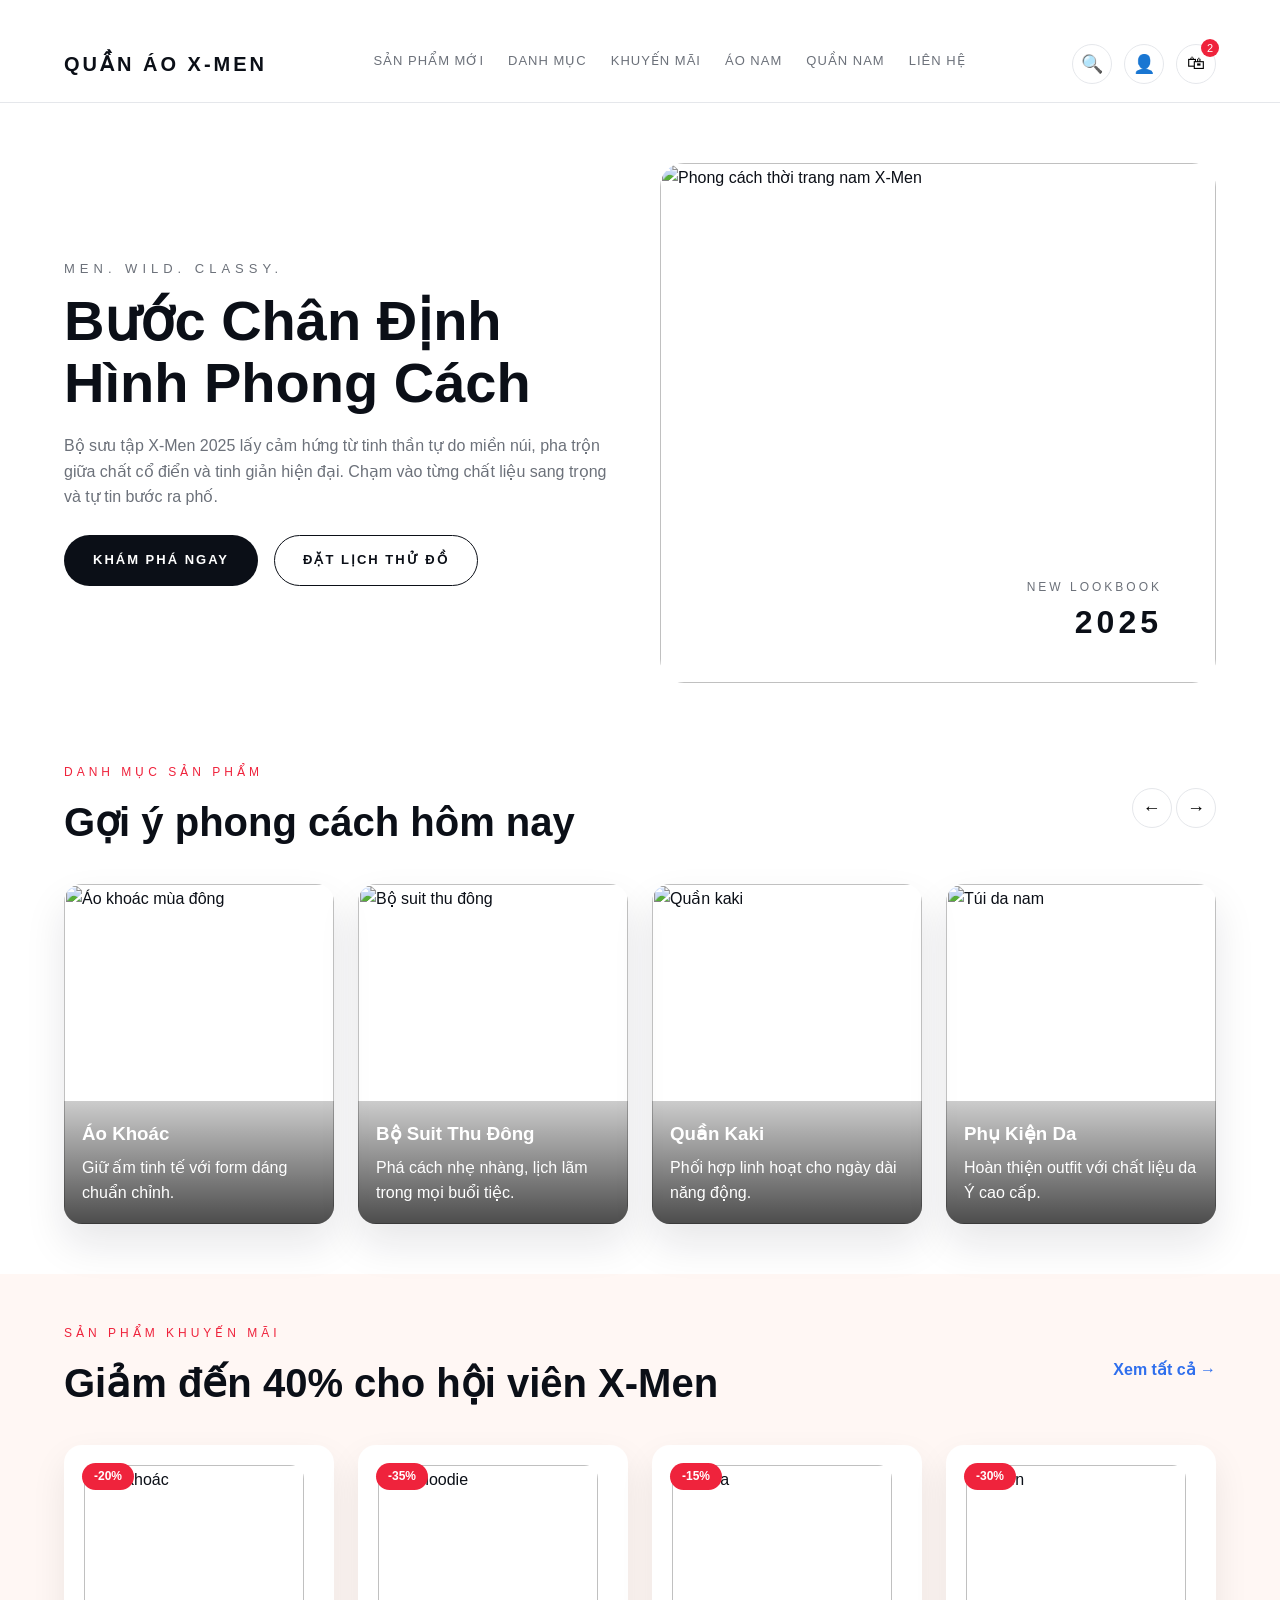
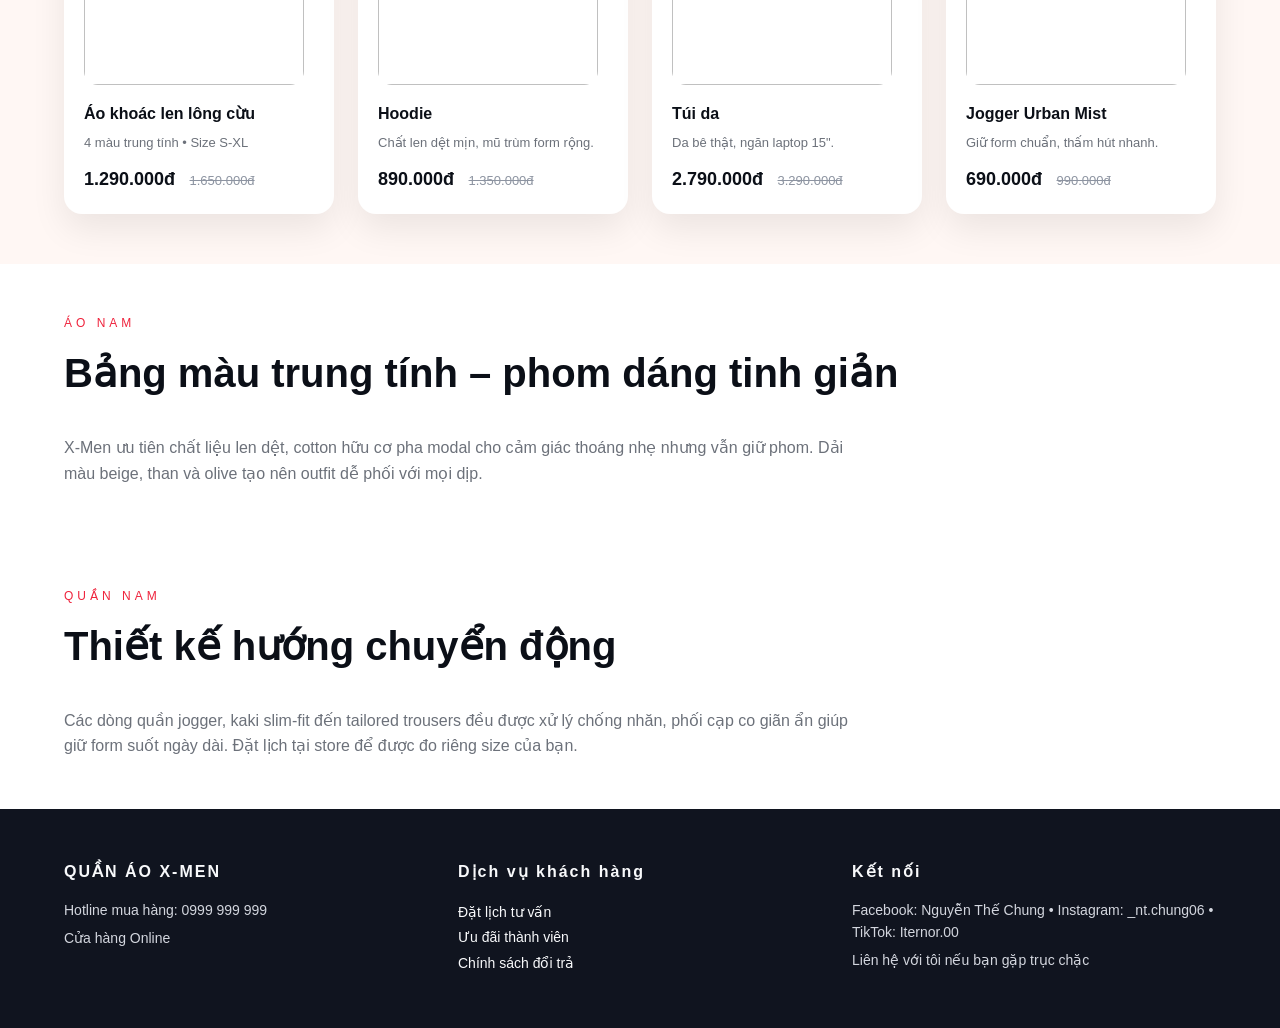
==== commit 65d219be: "A+" ====
--- a/baitaplon.html
+++ b/baitaplon.html
@@ -44,7 +44,8 @@
             </div>
         </div>
     </section>
-
+    
+<main>
     <section class="khoi-noi-dung" id="danh-muc">
         <div class="tieu-de-hang">
             <div>
@@ -94,7 +95,7 @@
                 <p class="nhan-nho">Sản phẩm khuyến mãi</p>
                 <h2>Giảm đến 40% cho hội viên X-Men</h2>
             </div>
-            <a class="xem-tat-ca" href="https://www.facebook.com/chung.the.5015983">Xem tất cả &rarr;</a>
+            <a class="xem-tat-ca" href="#lien-he">Xem tất cả &rarr;</a>
         </div>
         <div class="luoi-khuyen-mai">
             <article class="the-khuyen-mai">
@@ -159,7 +160,7 @@
         </div>
         <p class="doan-mo-ta">Các dòng quần jogger, kaki slim-fit đến tailored trousers đều được xử lý chống nhăn, phối cạp co giãn ẩn giúp giữ form suốt ngày dài. Đặt lịch tại store để được đo riêng size của bạn.</p>
     </section>
-
+</main>
     <footer class="chan-trang" id="lien-he">
         <div>
             <h4>QUẦN ÁO X-MEN</h4>
@@ -176,8 +177,8 @@
         </div>
         <div>
             <h4>Kết nối</h4>
-            <p>Facebook • Instagram • TikTok</p>
-            <p>&copy; 2025 Quần Áo X-Men.</p>
+            <p>Facebook: Nguyễn Thế Chung • Instagram: _nt.chung06 • TikTok: Iternor.00</p>
+            <p>Liên hệ với tôi nếu bạn gặp trục chặc</p>
         </div>
     </footer>
 </body>
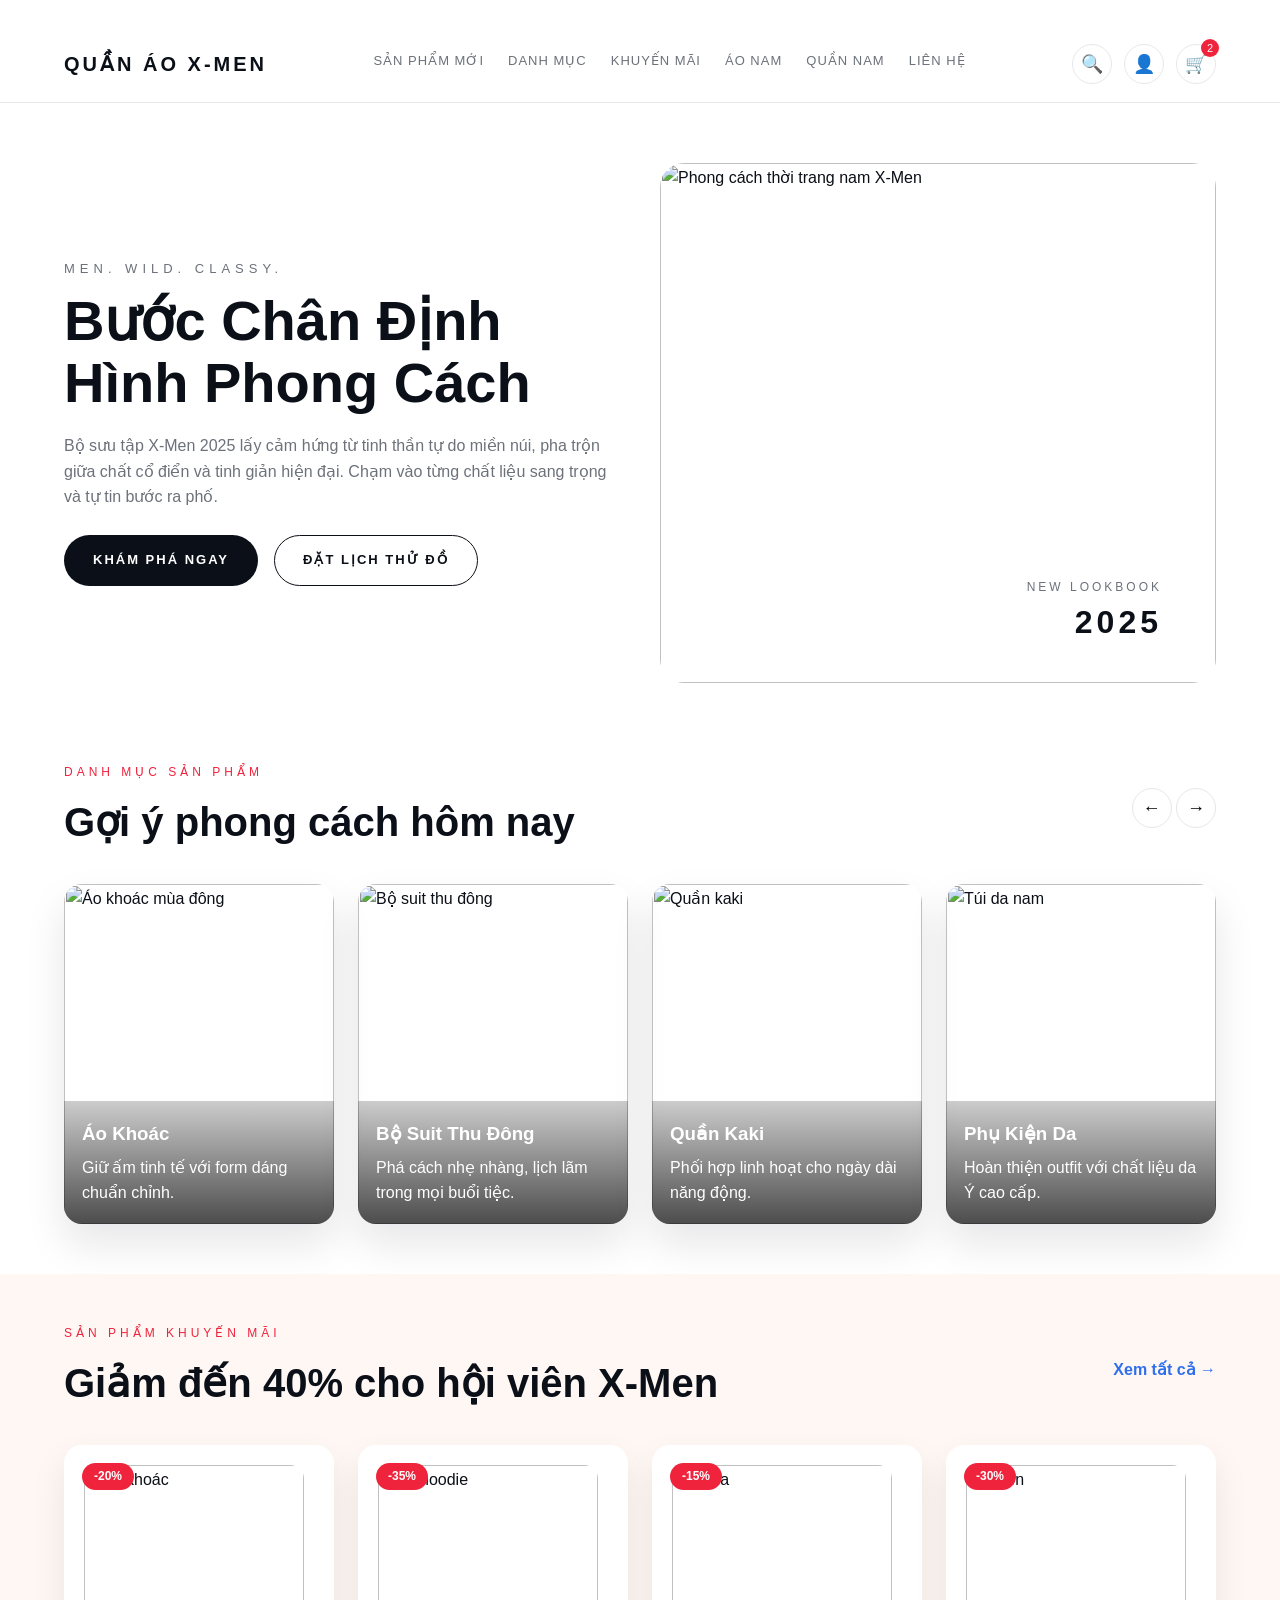
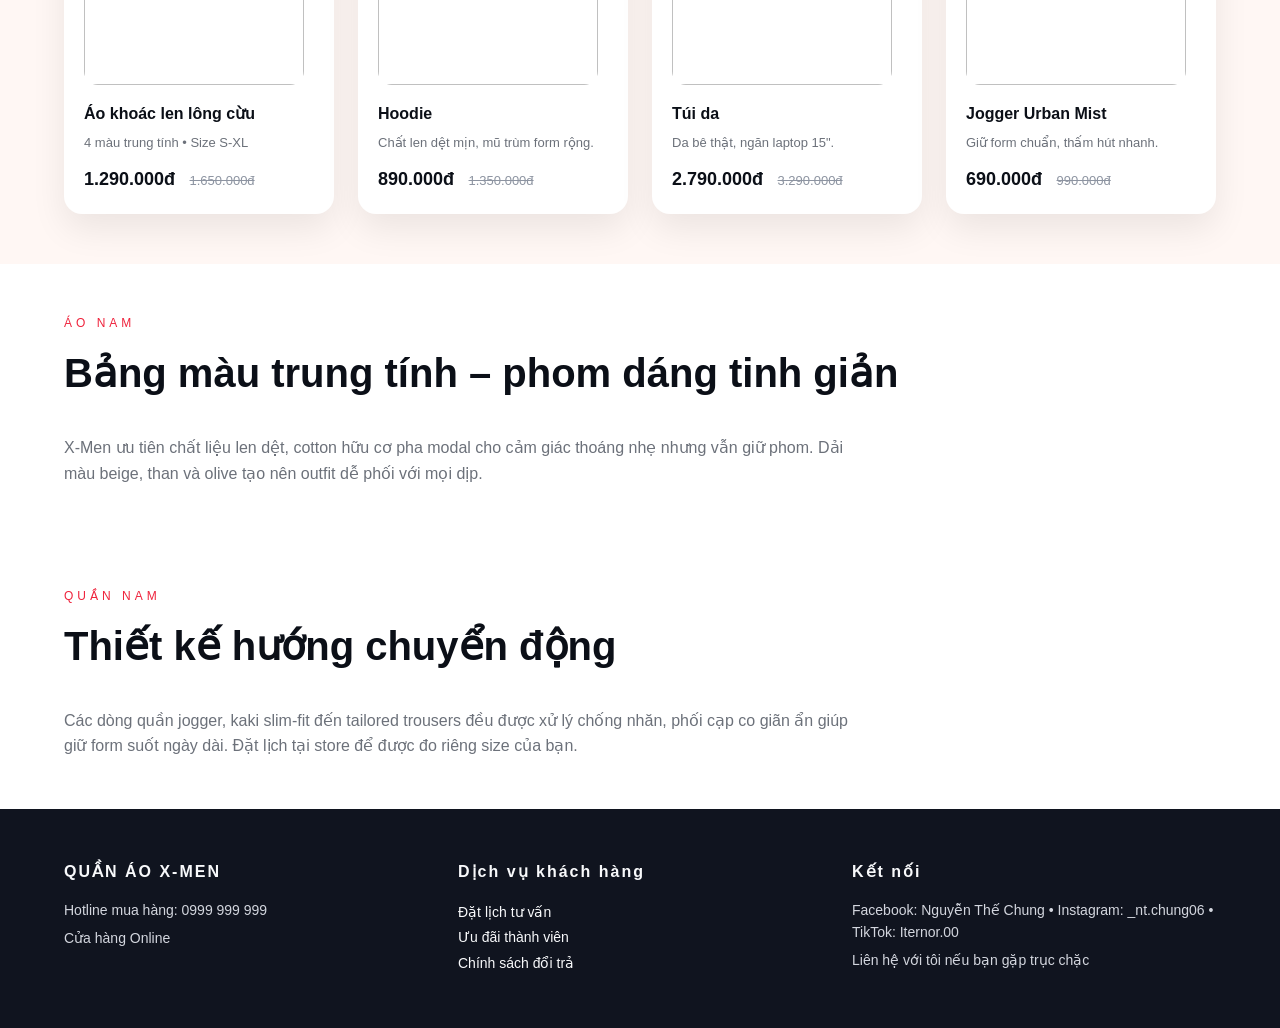
==== commit 6279cb09: "A+" ====
--- a/baitaplon.html
+++ b/baitaplon.html
@@ -20,7 +20,7 @@
         <div class="nut-tien-ich">
             <button aria-label="Tìm kiếm"><span>🔍</span></button>
             <button aria-label="Tài khoản"><span>👤</span></button>
-            <button aria-label="Giỏ hàng" class="nut-gio-hang"><span>🛍</span><small>2</small></button>
+            <button aria-label="Giỏ hàng" class="nut-gio-hang"><span>🛒</span><small>2</small></button>
         </div>
     </header>
 
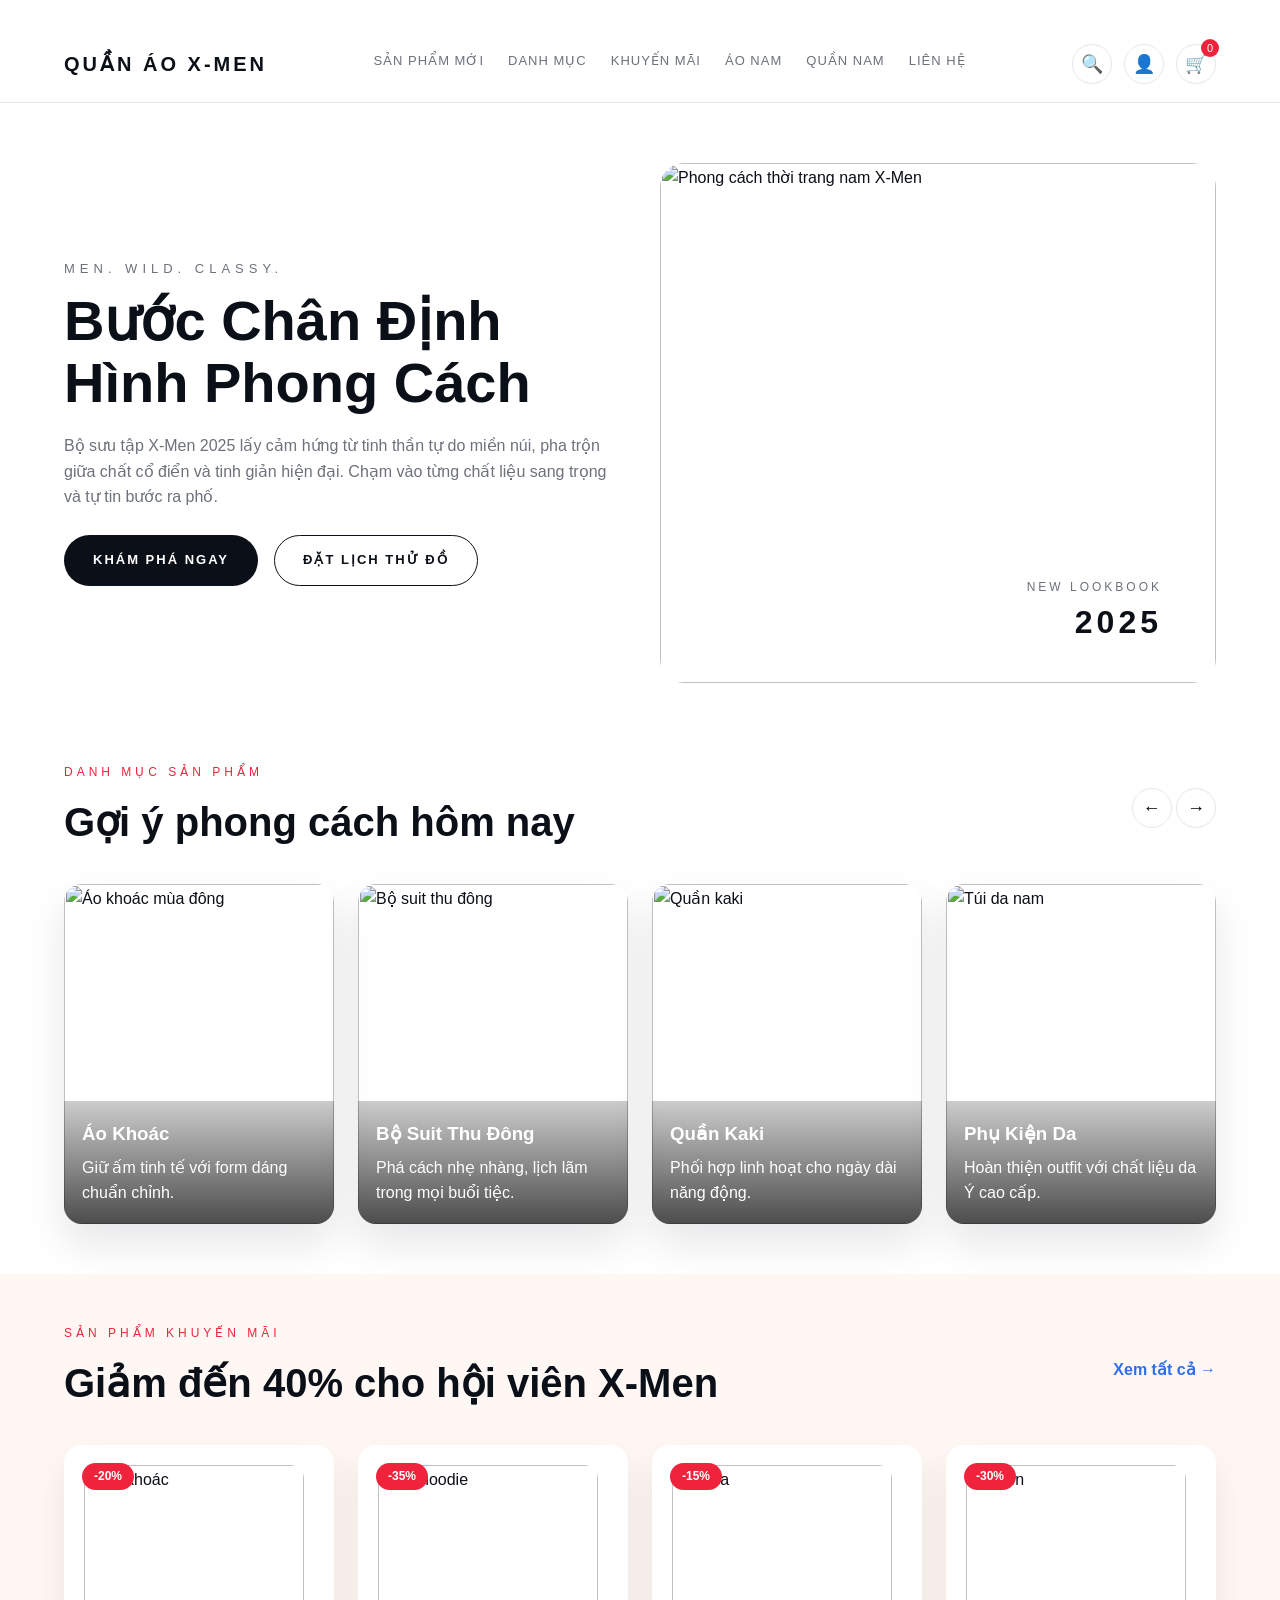
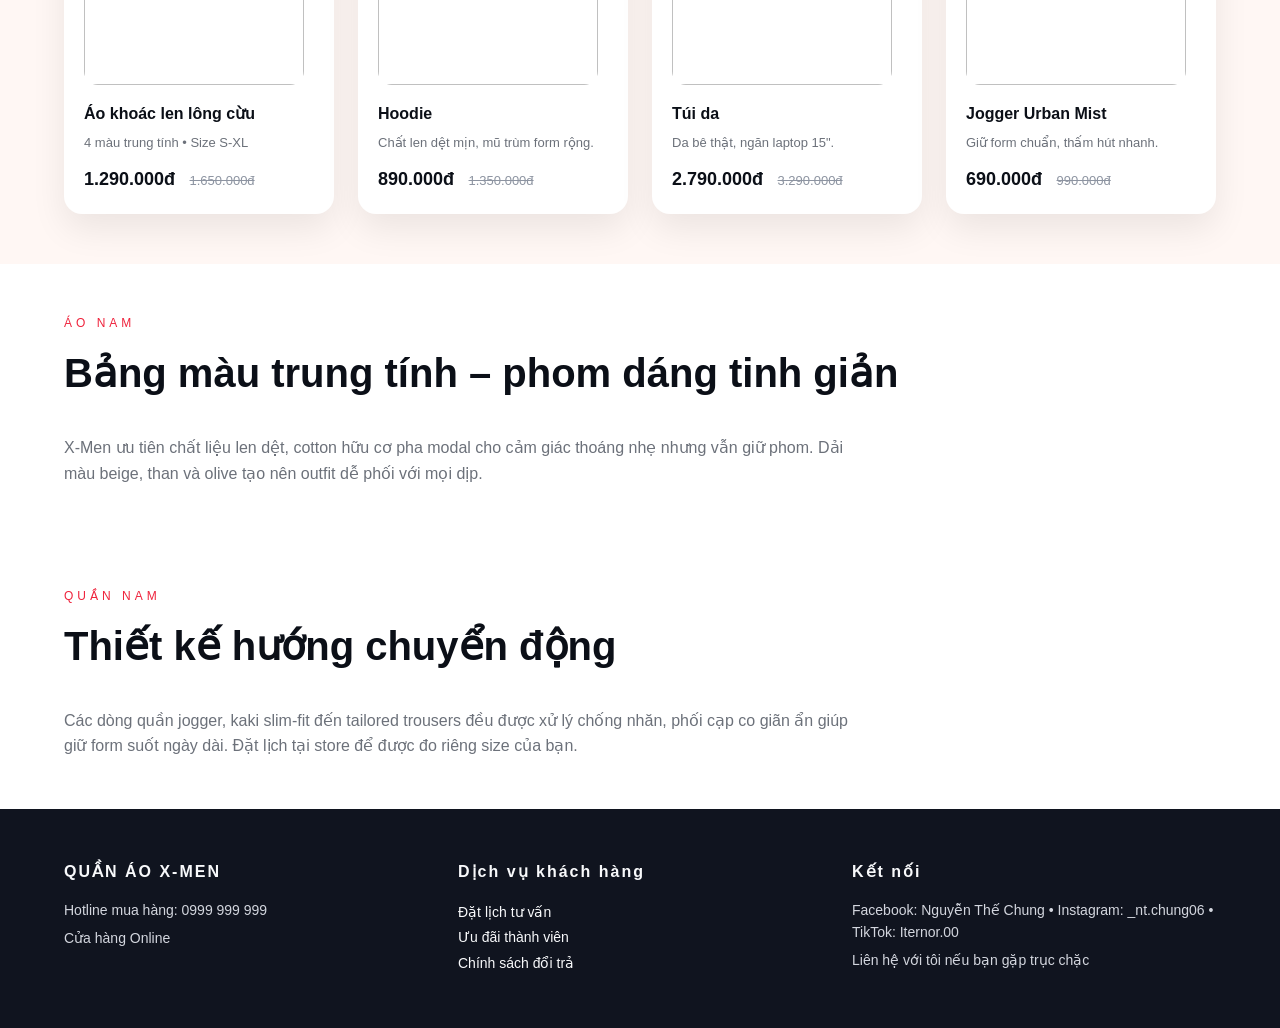
==== commit b05e3444: "A+" ====
--- a/baitaplon.html
+++ b/baitaplon.html
@@ -20,7 +20,7 @@
         <div class="nut-tien-ich">
             <button aria-label="Tìm kiếm"><span>🔍</span></button>
             <button aria-label="Tài khoản"><span>👤</span></button>
-            <button aria-label="Giỏ hàng" class="nut-gio-hang"><span>🛒</span><small>2</small></button>
+            <button aria-label="Giỏ hàng" class="nut-gio-hang"><span>🛒</span><small>0</small></button>
         </div>
     </header>
 
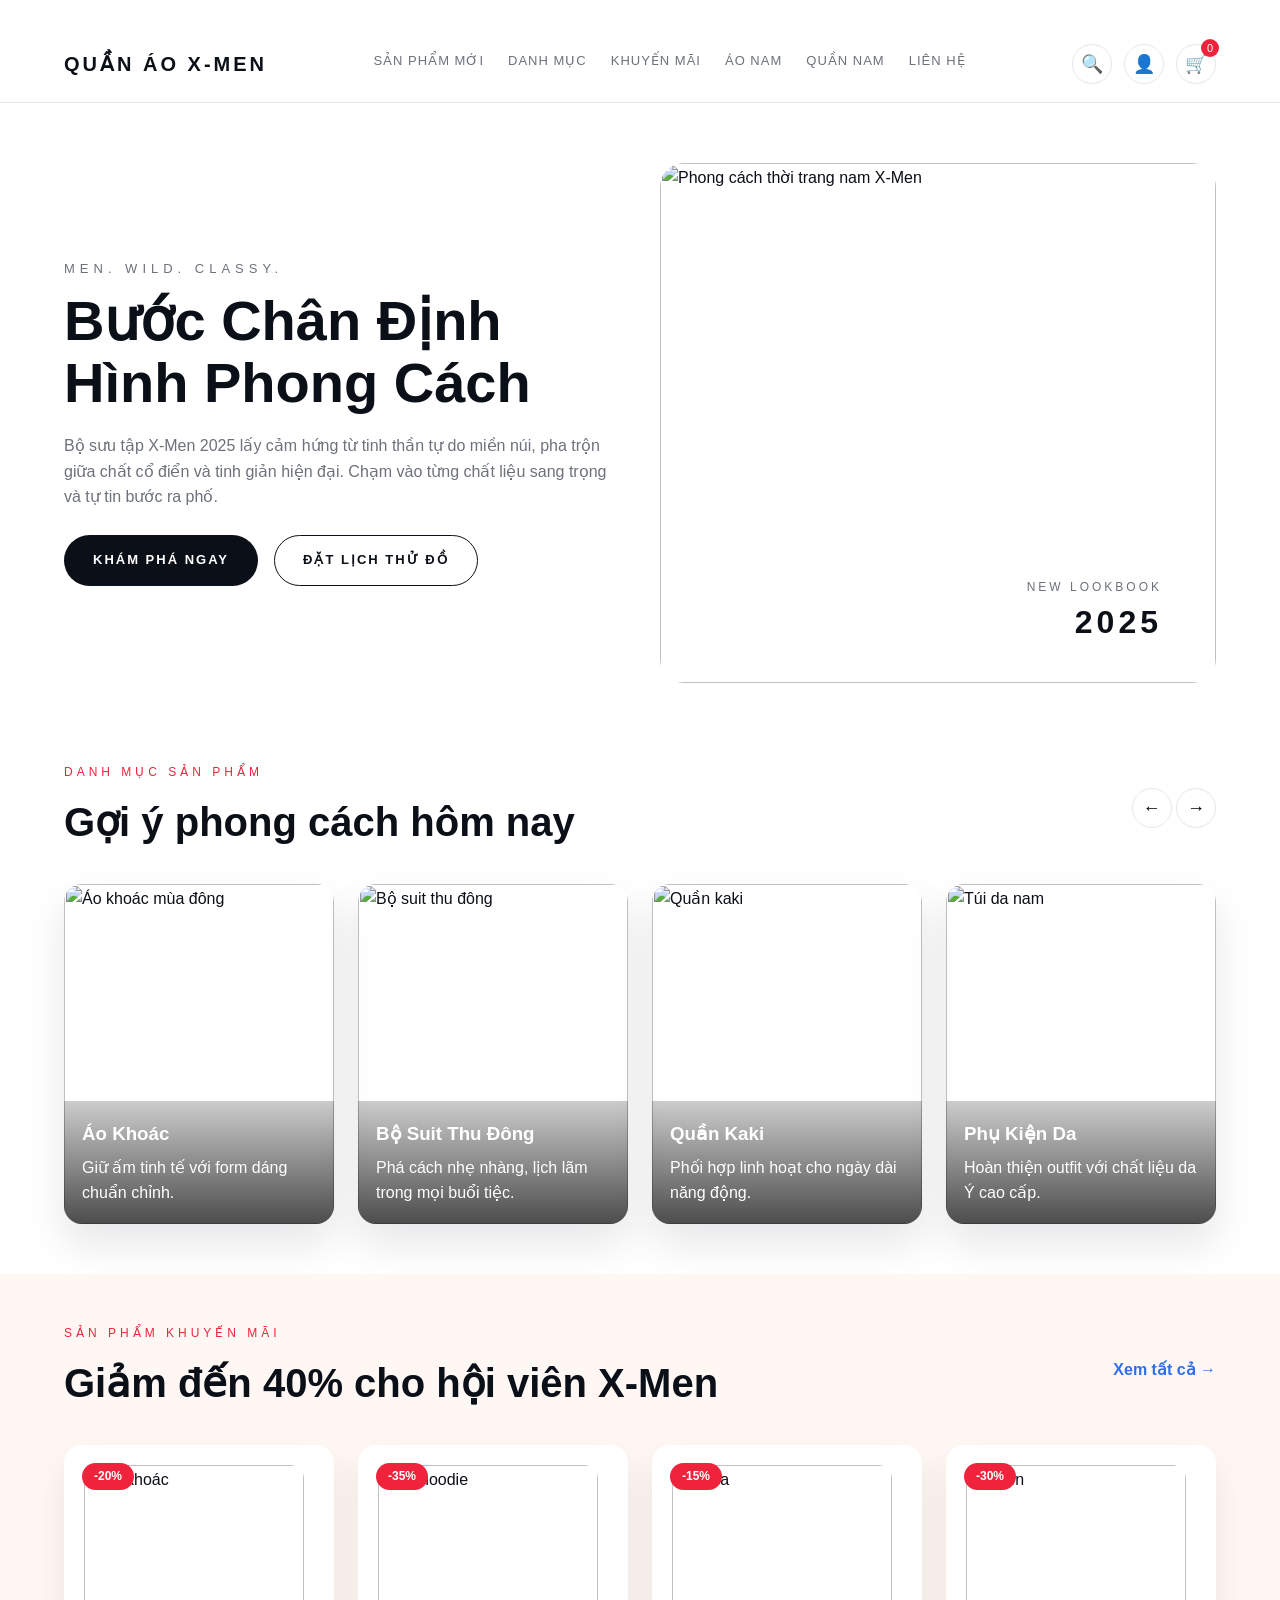
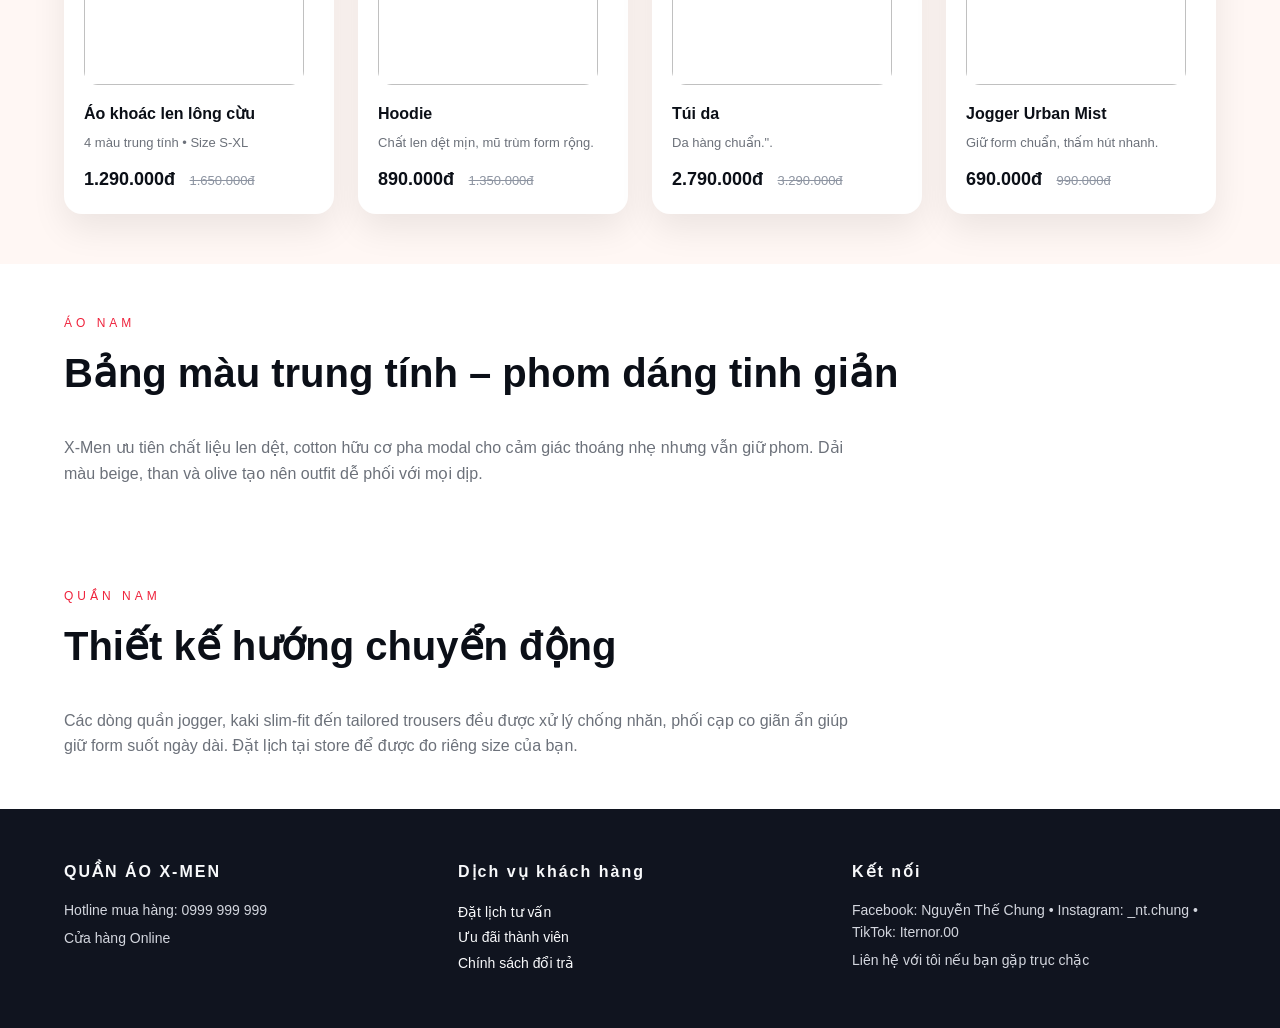
==== commit cc27944a: "A+" ====
--- a/baitaplon.html
+++ b/baitaplon.html
@@ -66,7 +66,7 @@
                 </div>
             </article>
             <article class="the-danh-muc">
-                <img src="https://images.unsplash.com/photo-1514996937319-344454492b37?auto=format&fit=crop&w=800&q=80" alt="Bộ suit thu đông">
+                <img src="https://lh3.googleusercontent.com/3W5YBl3shhwytjf-dpGLkzjTirkyjsrOr1UIZEwPjmyK9P_f3fWlq7irBKuqzTE-5tL7vatza19gVp7py_1kkKxjxfgzWVe0P18gOSJbRmBkBjaVkvpDcn-RjM8szNycWnW8Sp2s40Z_aszaZiDyu4Q" alt="Bộ suit thu đông">
                 <div class="noi-dung">
                     <h3>Bộ Suit Thu Đông</h3>
                     <p>Phá cách nhẹ nhàng, lịch lãm trong mọi buổi tiệc.</p>
@@ -123,7 +123,7 @@
                 <img src="https://tse4.mm.bing.net/th/id/OIP.gvO4tUi3x7WrCkBKch49jgHaHa?rs=1&pid=ImgDetMain&o=7&rm=3" alt="tui da">
                 <div class="thong-tin">
                     <h3>Túi da</h3>
-                    <p>Da bê thật, ngăn laptop 15".</p>
+                    <p>Da hàng chuẩn.".</p>
                     <strong>2.790.000đ</strong>
                     <span class="gia-cu">3.290.000đ</span>
                 </div>
@@ -177,7 +177,7 @@
         </div>
         <div>
             <h4>Kết nối</h4>
-            <p>Facebook: Nguyễn Thế Chung • Instagram: _nt.chung06 • TikTok: Iternor.00</p>
+            <p>Facebook: Nguyễn Thế Chung • Instagram: _nt.chung • TikTok: Iternor.00</p>
             <p>Liên hệ với tôi nếu bạn gặp trục chặc</p>
         </div>
     </footer>
